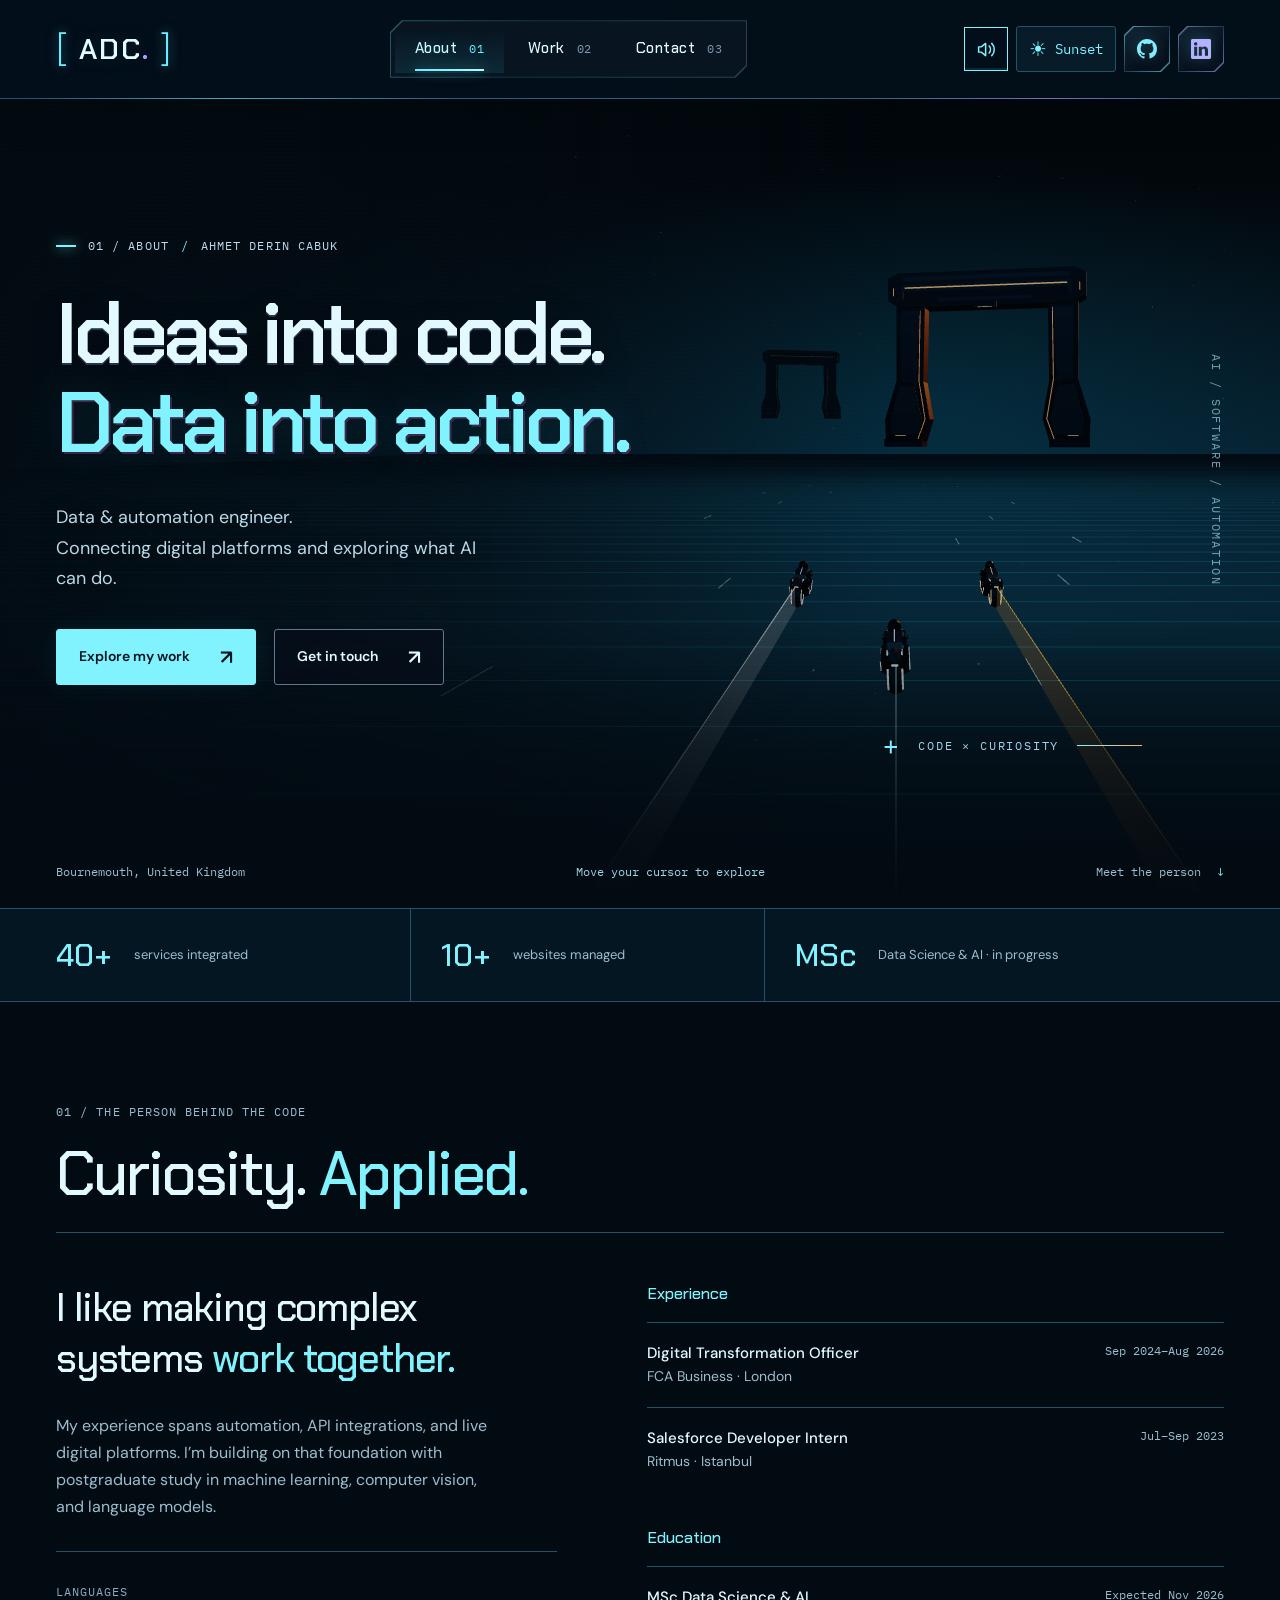
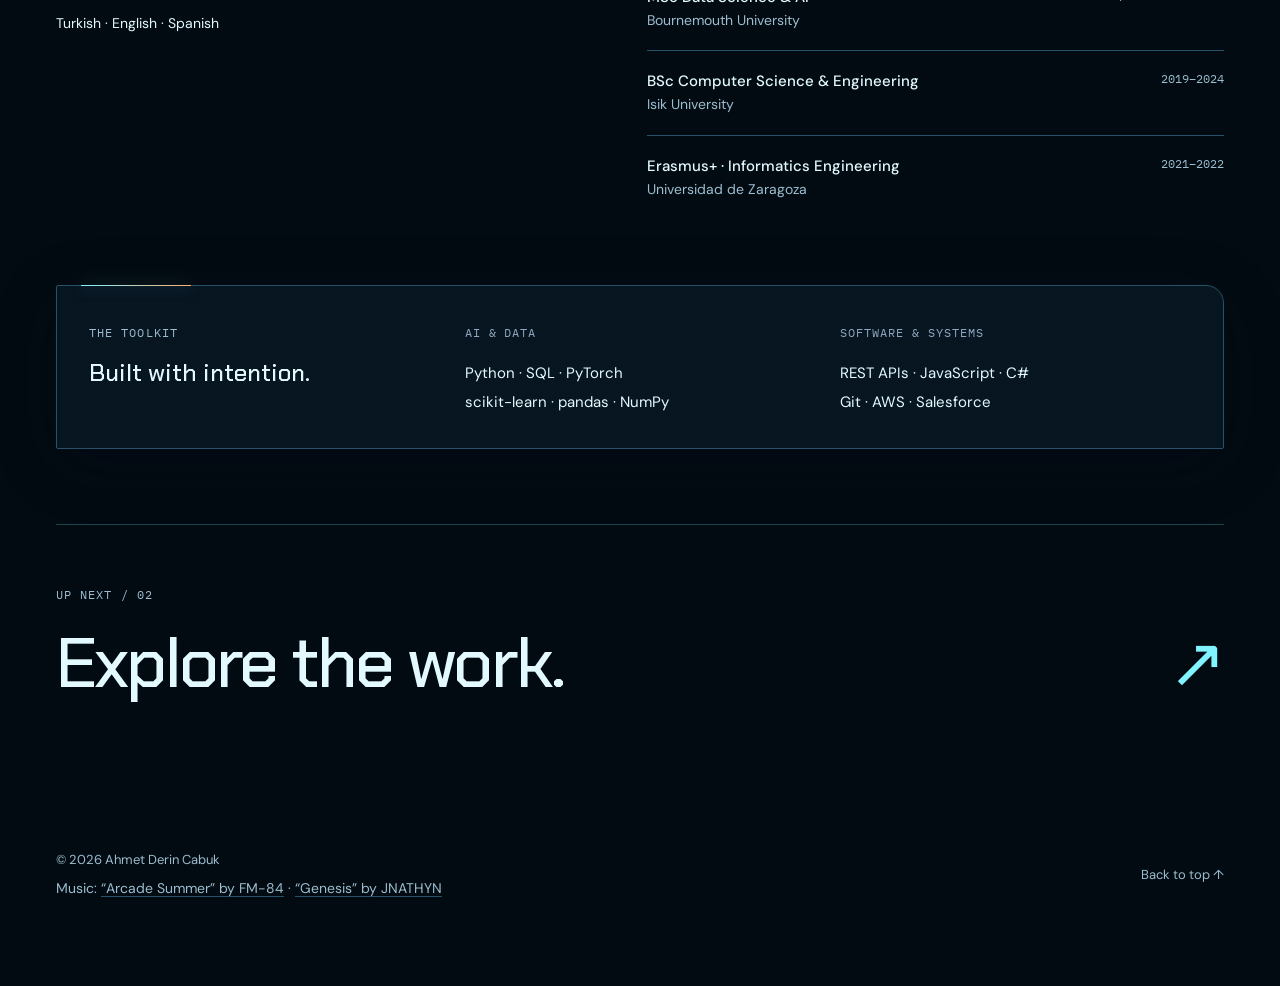
==== index.html @ 2286b98f "Redesign theme cursors to match pixel pointer reference" ====
<!doctype html>
<html lang="en" data-page="about" data-chapter="about">
<head>
  <meta charset="UTF-8">
  <meta name="viewport" content="width=device-width, initial-scale=1">
  <meta name="theme-color" content="#030b12">
  <script src="/theme-boot.js"></script>
  <meta name="description" content="Ahmet Derin Cabuk, data and automation engineer. Experience, education, and a growing practice in AI and machine learning.">
  <title>About · Ahmet Derin Cabuk</title>
  <link rel="icon" type="image/svg+xml" href="data:image/svg+xml,%3Csvg xmlns='http://www.w3.org/2000/svg' viewBox='0 0 64 64'%3E%3Crect width='64' height='64' rx='10' fill='%23060913'/%3E%3Cpath d='M15 46 29 18h6l14 28h-8l-3-7H26l-3 7zm14-13h6l-3-8z' fill='%2367edff'/%3E%3Cpath d='M14 53h36' stroke='%23ed68e5' stroke-width='2'/%3E%3C/svg%3E">
  <link rel="preconnect" href="https://fonts.googleapis.com">
  <link rel="preconnect" href="https://fonts.gstatic.com" crossorigin>
  <link href="https://fonts.googleapis.com/css2?family=Chakra+Petch:wght@400;500;600;700&family=DM+Sans:wght@400;500;600;700&family=IBM+Plex+Mono:wght@400;500&display=swap" rel="stylesheet">
  <link rel="stylesheet" href="/styles.css">
  <link rel="stylesheet" href="/immersive.css">
  <script src="/motion.js?v=continuous4" defer></script>
  <link rel="stylesheet" href="/pages.css?v=continuous4">
  <link rel="stylesheet" href="/header.css">
  <link rel="stylesheet" href="/retrowave.css?v=continuous4">
  <link rel="stylesheet" href="/driving.css?v=credits8">
  <link rel="stylesheet" href="/cursor.css?v=3">
  <script src="/pages.js?v=continuous4"></script>
  <script src="/entrance.js?v=continuous4" defer></script>
  <script src="/glitch.js?v=continuous4" defer></script>
  <script src="/retrowave.js?v=autoplay5" defer></script>
  <script src="/soundtrack-providers.js?v=genesis8" defer></script>
  <script src="/interface-sounds.js?v=1" defer></script>
  <script src="/soundtrack.js?v=genesis8" defer></script>
</head>
<body>
  <div class="route-shutter" aria-hidden="true"><i></i><i></i><i></i><i></i><i></i><i></i><i></i><i></i></div>
  <div class="world" aria-hidden="true"><div class="celestial"><img class="celestial-sun" src="/assets/retrowave-sun.webp" alt="" width="1254" height="1254"></div><canvas id="world-canvas"></canvas><div class="world-shade"></div></div>
  <a class="skip-link" href="#main">Skip to content</a>
  <div class="reading-progress" aria-hidden="true"></div>
  <header class="site-header"><div class="header-inner wrap">
    <a class="brand" href="/" aria-label="Ahmet Derin Cabuk, home"><span class="brand-bracket">[</span><span class="brand-word">ADC<span class="brand-period">.</span></span><span class="brand-bracket">]</span></a>
    <nav aria-label="Main navigation"><a href="/" aria-current="page">About<span>01</span></a><a href="/work/" >Work<span>02</span></a><a href="/contact/" >Contact<span>03</span></a></nav>
    <div class="header-socials" role="group" aria-label="Theme, sound, and social profiles"><button id="music-mute" class="music-mute" type="button" aria-label="Mute soundtrack" aria-pressed="false" title="Mute soundtrack" hidden><svg aria-hidden="true" focusable="false" width="21" height="21" viewBox="0 0 24 24" fill="none" stroke="currentColor" stroke-width="1.7" stroke-linecap="round" stroke-linejoin="round"><path d="M11 5 6 9H3v6h3l5 4V5Z"/><path class="sound-waves" d="M15 8a6 6 0 0 1 0 8m3-11a10 10 0 0 1 0 14"/><path class="sound-off" d="m16 9 6 6m0-6-6 6"/></svg></button><button class="theme-toggle" id="theme-toggle" type="button" aria-label="Switch to sunset theme" hidden><span class="theme-icon" aria-hidden="true">☀</span><span class="theme-label">Day</span></button><a class="social-link social-link-github" href="https://github.com/derinfcb1899" target="_blank" rel="noopener noreferrer" aria-label="GitHub profile (opens in a new tab)" title="GitHub"><svg aria-hidden="true" focusable="false" xmlns="http://www.w3.org/2000/svg" width="20" height="20" fill="currentColor" class="bi bi-github" viewBox="0 0 16 16">
  <path d="M8 0C3.58 0 0 3.58 0 8c0 3.54 2.29 6.53 5.47 7.59.4.07.55-.17.55-.38 0-.19-.01-.82-.01-1.49-2.01.37-2.53-.49-2.69-.94-.09-.23-.48-.94-.82-1.13-.28-.15-.68-.52-.01-.53.63-.01 1.08.58 1.23.82.72 1.21 1.87.87 2.33.66.07-.52.28-.87.51-1.07-1.78-.2-3.64-.89-3.64-3.95 0-.87.31-1.59.82-2.15-.08-.2-.36-1.02.08-2.12 0 0 .67-.21 2.2.82.64-.18 1.32-.27 2-.27s1.36.09 2 .27c1.53-1.04 2.2-.82 2.2-.82.44 1.1.16 1.92.08 2.12.51.56.82 1.27.82 2.15 0 3.07-1.87 3.75-3.65 3.95.29.25.54.73.54 1.48 0 1.07-.01 1.93-.01 2.2 0 .21.15.46.55.38A8.01 8.01 0 0 0 16 8c0-4.42-3.58-8-8-8"/>
</svg></a><a class="social-link social-link-linkedin" href="https://linkedin.com/in/adcabuk" target="_blank" rel="noopener noreferrer" aria-label="LinkedIn profile (opens in a new tab)" title="LinkedIn"><svg aria-hidden="true" focusable="false" xmlns="http://www.w3.org/2000/svg" width="20" height="20" fill="currentColor" class="bi bi-linkedin" viewBox="0 0 16 16">
  <path d="M0 1.146C0 .513.526 0 1.175 0h13.65C15.474 0 16 .513 16 1.146v13.708c0 .633-.526 1.146-1.175 1.146H1.175C.526 16 0 15.487 0 14.854zm4.943 12.248V6.169H2.542v7.225zm-1.2-8.212c.837 0 1.358-.554 1.358-1.248-.015-.709-.52-1.248-1.342-1.248S2.4 3.226 2.4 3.934c0 .694.521 1.248 1.327 1.248zm4.908 8.212V9.359c0-.216.016-.432.08-.586.173-.431.568-.878 1.232-.878.869 0 1.216.662 1.216 1.634v3.865h2.401V9.25c0-2.22-1.184-3.252-2.764-3.252-1.274 0-1.845.7-2.165 1.193v.025h-.016l.016-.025V6.169h-2.4c.03.678 0 7.225 0 7.225z"/>
</svg></a></div>
  </div><div class="header-track" aria-hidden="true"></div></header>
<main id="main">
<section class="hero hero-about" aria-labelledby="hero-title">
      <div class="hero-content wrap">
        <div class="hero-eyebrow eyebrow" data-entrance><span class="eyebrow-mark" aria-hidden="true"></span>01 / ABOUT <span class="eyebrow-slash">/</span> AHMET DERIN CABUK</div>
        <h1 id="hero-title"><span class="title-line" data-title-line>Ideas into code.</span><span class="title-line neon-type" data-title-line>Data into action.</span></h1>
        <p class="hero-description" data-entrance>Data & automation engineer.<br>Connecting digital platforms and exploring what AI can do.</p>
        <div class="hero-actions" data-entrance><a class="button button-primary" href="/work/">Explore my work <span aria-hidden="true">↗</span></a><a class="button button-quiet" href="/contact/">Get in touch <span aria-hidden="true">↗</span></a></div>
        <div class="hero-coordinate" aria-hidden="true">AI / SOFTWARE / AUTOMATION</div>
        <div class="world-caption" aria-hidden="true"><span class="coordinate-cross">+</span><span>CODE × CURIOSITY</span><span class="world-caption-line"></span></div>
      </div>
      <div class="hero-bottom wrap"><span>Bournemouth, United Kingdom</span><span class="world-hint" hidden>Move your cursor to explore</span><a href="#about" class="scroll-cue">Meet the person <span aria-hidden="true">↓</span></a></div>
    </section>    <div class="signal-strip"><div class="wrap signal-inner"><p><strong>40+</strong><span>services integrated</span></p><p><strong>10+</strong><span>websites managed</span></p><p><strong>MSc</strong><span>Data Science & AI · in progress</span></p></div></div>
    <section id="about" class="about-section wrap" aria-labelledby="about-title">
      <div class="section-heading" data-reveal><div><span class="eyebrow">01 / THE PERSON BEHIND THE CODE</span><h2 id="about-title">Curiosity. <em>Applied.</em></h2></div></div>
      <div class="about-grid">
        <div class="about-intro" data-reveal><p>I like making complex systems <span>work together.</span></p><div class="about-copy">My experience spans automation, API integrations, and live digital platforms. I’m building on that foundation with postgraduate study in machine learning, computer vision, and language models.</div><div class="language-note"><span>LANGUAGES</span><p>Turkish · English · Spanish</p></div></div>
        <div class="background" data-reveal>
          <div class="background-block"><h3>Experience</h3><div class="timeline-row"><div><h4>Digital Transformation Officer</h4><p>FCA Business · London</p></div><span>Sep 2024–Aug 2026</span></div><div class="timeline-row"><div><h4>Salesforce Developer Intern</h4><p>Ritmus · Istanbul</p></div><span>Jul–Sep 2023</span></div></div>
          <div class="background-block"><h3>Education</h3><div class="timeline-row"><div><h4>MSc Data Science & AI</h4><p>Bournemouth University</p></div><span>Expected Nov 2026</span></div><div class="timeline-row"><div><h4>BSc Computer Science & Engineering</h4><p>Isik University</p></div><span>2019–2024</span></div><div class="timeline-row"><div><h4>Erasmus+ · Informatics Engineering</h4><p>Universidad de Zaragoza</p></div><span>2021–2022</span></div></div>
        </div>
      </div>
      <div class="toolkit surface" data-reveal><div><span class="eyebrow">THE TOOLKIT</span><h3>Built with intention.</h3></div><div class="toolkit-group"><span>AI & DATA</span><p>Python · SQL · PyTorch<br>scikit-learn · pandas · NumPy</p></div><div class="toolkit-group"><span>SOFTWARE & SYSTEMS</span><p>REST APIs · JavaScript · C#<br>Git · AWS · Salesforce</p></div></div>
    </section>
<a class="next-page wrap" href="/work/" data-reveal><span class="eyebrow">UP NEXT / 02</span><span class="next-title">Explore the work.<span aria-hidden="true">↗</span></span></a>
</main>
  <footer class="wrap"><div class="footer-info"><span>© 2026 Ahmet Derin Cabuk</span><p class="music-credits">Music: <a href="https://soundcloud.com/fm84/arcade-summer-album" target="_blank" rel="noopener noreferrer">“Arcade Summer” by FM-84</a><span aria-hidden="true"> · </span><a href="https://soundcloud.com/jnathyn/genesis" target="_blank" rel="noopener noreferrer">“Genesis” by JNATHYN</a></p></div><div class="footer-controls"><a href="#">Back to top ↑</a></div></footer>
  <div id="soundcloud-mount" hidden aria-hidden="true"></div>
  <script src="/navigation.js?v=continuous4" defer></script>
  <script type="module" src="/world.js?v=formation6"></script>
</body>
</html>
---- styles.css ----
:root{color-scheme:dark;--bg:#060913;--panel:#0d1323;--text:#eef5ff;--muted:#a0aec6;--line:#25324b;--cyan:#67edff;--pink:#ed86ed;--display:'Chakra Petch',sans-serif;--body:'DM Sans',sans-serif;--mono:'IBM Plex Mono',monospace;--ease:cubic-bezier(.16,1,.3,1)}
*{box-sizing:border-box}html{scroll-behavior:smooth;scroll-padding-top:110px}body{margin:0;background:var(--bg);color:var(--text);font:1rem/1.7 var(--body)}a{color:inherit;text-decoration:none}button{font:inherit;color:inherit;cursor:pointer}button,a{-webkit-tap-highlight-color:transparent}a:focus-visible,button:focus-visible{outline:2px solid var(--cyan);outline-offset:6px}::selection{background:var(--cyan);color:var(--bg)}h1,h2,h3,h4,p{margin:0}em{font-style:normal;color:var(--cyan)}.wrap{width:min(1280px,calc(100% - 112px));margin-inline:auto}
.skip-link{position:fixed;top:-100px;left:20px;z-index:99;padding:12px 20px;background:var(--cyan);color:var(--bg)}.skip-link:focus{top:12px}.reading-progress{position:fixed;z-index:30;top:0;left:0;width:100%;height:2px;transform:scaleX(0);transform-origin:left;background:linear-gradient(90deg,var(--cyan),var(--pink));pointer-events:none}
.site-header{position:sticky;top:0;z-index:20;background:#060913eb;border-bottom:1px solid #2a405855;backdrop-filter:blur(18px)}.header-inner{min-height:90px;display:flex;align-items:center;justify-content:space-between;gap:25px}.brand{font:600 1.65rem var(--display);letter-spacing:-.06em;white-space:nowrap}.brand-bracket{color:var(--cyan);font-weight:400}.brand-period{color:var(--pink)}nav{display:flex;gap:38px;align-items:center}nav a{position:relative;padding-block:10px;font-size:.875rem;transition:color .25s}nav span{margin-left:9px;color:#7c8ba8;font:.75rem var(--mono)}nav a::after{content:'';position:absolute;height:1px;bottom:4px;left:0;right:0;background:var(--cyan);transform:scaleX(0);transform-origin:left;transition:transform .4s var(--ease);box-shadow:0 0 12px #67edff80}nav a:hover,nav a[aria-current]{color:var(--cyan)}nav a:hover::after,nav a[aria-current]::after{transform:scaleX(1)}.header-social{font:.8125rem var(--mono);color:var(--muted)}.header-social span{margin-left:12px;color:var(--cyan)}
.hero{position:relative;isolation:isolate;overflow:hidden;background:radial-gradient(ellipse at 87% 55%,#142743 0,transparent 50%),radial-gradient(ellipse at 95% 90%,#261235 0,transparent 45%)}.hero-visual{position:absolute;inset:-18px;z-index:-2;pointer-events:none;background:center 57% / cover no-repeat}.hero::after{content:'';position:absolute;z-index:-1;inset:0;background:linear-gradient(90deg,#060913eb 0%,#060913aa 42%,#06091310 80%),linear-gradient(0deg,#060913 0%,transparent 27%);pointer-events:none}.hero-content{position:relative;padding-top:94px;padding-bottom:105px}.eyebrow{font:.75rem/1.6 var(--mono);letter-spacing:.09em;color:var(--muted)}.hero-eyebrow{display:flex;align-items:center;flex-wrap:wrap;gap:12px;color:#bfdaec}.eyebrow-mark{width:20px;height:2px;background:var(--cyan);box-shadow:0 0 12px #67edff}.eyebrow-slash{color:var(--cyan)}h1{font:600 clamp(3rem,6.2vw,6rem)/1.12 var(--display);letter-spacing:-.045em;margin-block:30px}h1>span{display:block;width:fit-content}.neon-type{color:var(--cyan);text-shadow:0 0 40px #27bad935}.hero-description{max-width:450px;font-size:1.125rem;color:#b9c6dc}.hero-actions{display:flex;gap:18px;flex-wrap:wrap;margin-top:32px}.button{position:relative;display:inline-flex;align-items:center;justify-content:center;gap:30px;padding:15px 22px;font-size:.875rem;font-weight:600;border:1px solid #567389;border-radius:3px;transition:transform .4s var(--ease),background .3s,box-shadow .3s}.button-primary{background:var(--cyan);color:#05121d;border-color:var(--cyan);box-shadow:0 0 25px #30d9fb15}.button-primary:hover{box-shadow:0 0 32px #30d9fb48;transform:translateY(-3px);background:#aff8ff}.button-quiet{border-color:#64768b;background:#070c1999}.button-quiet:hover{border-color:var(--cyan);transform:translateY(-3px)}.button span{font-size:1.25rem;line-height:1}.hero-coordinate{position:absolute;right:0;top:100px;writing-mode:vertical-rl;font:.75rem var(--mono);letter-spacing:.16em;color:#96c0d2}.hero-bottom{display:flex;justify-content:space-between;gap:20px;padding-block:20px 26px;font:.75rem/1.7 var(--mono);color:var(--muted)}.scroll-cue{display:flex;align-items:center;gap:16px}.scroll-cue span{color:var(--cyan)}
.signal-strip{border-top:1px solid var(--line);border-bottom:1px solid var(--line);background:#0b101c}.signal-inner{display:grid;grid-template-columns:1fr 1fr 1.3fr}.signal-inner>p{display:flex;gap:22px;align-items:center;padding:25px 30px;border-left:1px solid var(--line)}.signal-inner>p:first-child{padding-left:0;border-left:0}.signal-inner strong{font:500 2rem var(--display);color:#d6ecfa}.signal-inner span{font-size:.8125rem;color:var(--muted)}
.work-section{padding-top:104px}.section-heading{display:flex;align-items:end;justify-content:space-between;gap:30px;margin-bottom:38px}.section-heading h2{font:500 clamp(2.5rem,4vw,3.5rem)/1.2 var(--display);letter-spacing:-.035em;margin-top:14px}.section-note{color:var(--muted);font-size:.875rem;text-align:right}
.surface{position:relative;isolation:isolate;background:linear-gradient(120deg,#101a2c,#0b1020 65%);border:1px solid #2c3d57;border-radius:6px}.surface::before{content:'';position:absolute;top:-1px;left:24px;width:68px;height:1px;background:var(--cyan);box-shadow:0 0 14px #67edff80;pointer-events:none}.surface::after{content:'';position:absolute;z-index:-1;inset:0;opacity:0;border-radius:inherit;background:radial-gradient(500px circle at var(--light-x,50%) var(--light-y,50%),#67edff0c,transparent 60%);transition:opacity .5s;pointer-events:none}.surface:hover::after{opacity:1}.featured-project{display:grid;grid-template-columns:1fr 1fr;overflow:hidden}.feature-content{padding:38px 40px}.project-top{display:flex;align-items:center;justify-content:space-between;gap:14px}.project-type,.project-year,.project-number{font:.75rem/1.6 var(--mono)}.project-type{color:var(--cyan);letter-spacing:.07em}.project-year,.project-number{color:var(--muted);white-space:nowrap}.feature-content h3{font:500 clamp(2rem,3vw,2.8rem)/1.2 var(--display);letter-spacing:-.035em;margin:35px 0 24px}.feature-content h3>span{color:#a5b9d4}.feature-content>p{color:var(--muted);max-width:475px}.tags{display:flex;flex-wrap:wrap;gap:8px}.tags>span{padding:4px 9px;font:.75rem/1.5 var(--mono);color:#b9cfe4;background:#122238;border:1px solid #28435b;border-radius:3px}.feature-content .tags{margin-top:26px}.feature-caption{display:flex;align-items:center;gap:20px;margin-top:32px;color:var(--muted);font-size:.8125rem}.index-mark{font:500 2.75rem var(--display);color:#39536e}
.platforms{padding:26px 30px;border-left:1px solid #2a3c57;background:#09132288;display:flex;flex-direction:column;justify-content:center}.platforms-label{display:flex;justify-content:space-between;color:var(--muted);font:.75rem var(--mono);letter-spacing:.07em;padding-block:12px 18px}.platform-link{display:flex;align-items:center;gap:17px;padding:25px 0;border-top:1px solid #2a3c57;transition:padding .4s var(--ease),color .3s}.platform-link:hover{padding-left:10px;color:var(--cyan)}.platform-monogram{display:grid;place-items:center;width:46px;height:46px;flex-shrink:0;border:1px solid #345771;border-radius:4px;color:var(--cyan);background:#122538;font:500 1rem var(--display)}.platform-link:nth-of-type(even) .platform-monogram{color:#efadf5;background:#251931;border-color:#53375e}.platform-text{display:grid;gap:3px;min-width:0}.platform-text strong{font-size:1.0625rem;font-weight:500}.platform-text>span{font-size:.8125rem;color:var(--muted)}.link-arrow{margin-left:auto;font-size:1.25rem;color:var(--cyan);transition:transform .3s var(--ease)}.platform-link:hover .link-arrow{transform:translate(3px,-3px)}
.projects-secondary{display:grid;grid-template-columns:1fr 1fr;gap:22px;margin-top:22px}.project-card{padding:32px;display:flex;flex-direction:column;min-width:0}.project-card h3{font:500 2rem/1.2 var(--display);letter-spacing:-.02em}.project-body{display:flex;flex-direction:column;flex:1}.project-body>p,.compact-card>p{color:var(--muted);margin-top:18px}.project-symbol{font:500 3.75rem var(--display);letter-spacing:.03em;color:var(--pink);text-shadow:0 0 30px #b948ee30;margin-block:36px}.project-vr::before{background:var(--pink);box-shadow:0 0 15px #ed86ed90}.project-vr .project-type{color:var(--pink)}.project-footer{display:flex;align-items:center;flex-wrap:wrap;justify-content:space-between;gap:20px;margin-top:30px;padding-top:25px;border-top:1px solid var(--line)}.text-link{display:inline-flex;gap:16px;align-items:center;font-size:.875rem;white-space:nowrap}.text-link span{color:var(--cyan);transition:transform .3s var(--ease)}.text-link:hover{color:var(--cyan)}.text-link:hover span{transform:translate(2px,-2px)}.compact-projects{display:grid;gap:22px}.compact-card h3{font-size:1.7rem;margin-top:25px}.compact-card>p{margin-top:14px}.badge{color:#c3baff;border:1px solid #544a88;padding:3px 9px;border-radius:3px;font-size:.875rem;white-space:nowrap}.work-footnote{display:flex;align-items:center;justify-content:space-between;gap:25px;color:var(--muted);padding-block:25px;font-size:.875rem}
.about-section{padding-block:95px 100px}.about-grid{display:grid;grid-template-columns:1fr 1.15fr;gap:90px;margin-top:50px}.about-intro>p{font:500 2.45rem/1.3 var(--display);letter-spacing:-.03em;max-width:450px}.about-intro>p span{color:var(--cyan)}.about-copy{color:var(--muted);margin-top:27px;max-width:450px}.language-note{border-top:1px solid var(--line);margin-top:30px;padding-top:25px}.language-note>span,.toolkit-group>span{font:.75rem var(--mono);color:#8fa7c2;letter-spacing:.08em}.language-note>p{font-size:.875rem;margin-top:8px}.background-block h3{font:500 1rem var(--display);margin-bottom:18px;color:var(--cyan)}.background-block+.background-block{margin-top:35px}.timeline-row{display:flex;justify-content:space-between;gap:25px;padding:18px 0;border-top:1px solid var(--line)}.timeline-row h4{font-size:.9375rem;font-weight:500;line-height:1.6}.timeline-row p{font-size:.875rem;color:var(--muted)}.timeline-row>span{font:.75rem/1.7 var(--mono);color:var(--muted);text-align:right;flex-shrink:0}.toolkit{margin-top:65px;padding:32px;display:grid;grid-template-columns:1fr 1fr 1fr;gap:25px;align-items:start}.toolkit h3{font:500 1.5rem var(--display);margin-top:12px}.toolkit-group>p{font-size:.9375rem;margin-top:14px;line-height:1.9}
.contact-section{border-top:1px solid #2a3b56;border-bottom:1px solid #2a3b56;padding-block:80px;background:radial-gradient(ellipse at 5% 100%,#142448,transparent 55%),radial-gradient(ellipse at 100% 0%,#23112c,transparent 55%)}.contact-grid{display:grid;grid-template-columns:1.2fr 1fr;align-items:end;gap:55px}.contact-section h2{font:500 clamp(2.5rem,4.2vw,4.25rem)/1.18 var(--display);letter-spacing:-.035em;margin-top:22px}.contact-section h2 em{color:var(--pink)}.contact-links{min-width:0;padding-bottom:5px}.email-link{display:flex;gap:12px;justify-content:space-between;align-items:center;padding-bottom:19px;border-bottom:1px solid #465c75;font-size:1rem;overflow-wrap:anywhere;transition:color .3s}.email-link span{color:var(--pink);font-size:1.5rem}.email-link:hover{color:var(--cyan)}.contact-links>div{display:flex;gap:28px;margin-top:20px}footer{display:flex;justify-content:space-between;gap:30px;align-items:center;padding-block:28px;color:var(--muted);font-size:.8125rem}.footer-controls{display:flex;align-items:center;gap:28px}footer a:hover{color:var(--cyan)}#motion-toggle{background:none;border:1px solid #344058;border-radius:3px;padding:6px 10px;font-size:.875rem}#motion-toggle:hover{color:var(--cyan);border-color:var(--cyan)}.motion-icon{display:inline-block;margin-right:8px;color:var(--cyan)}[hidden]{display:none!important}
@media(min-width:1500px){.hero-content{padding-block:110px 140px}}
@media(max-width:1100px){.wrap{width:calc(100% - 64px)}.hero-content{padding-top:80px}h1{font-size:clamp(3rem,6.8vw,5.5rem)}.feature-content{padding:30px}.platforms{padding:25px}.platform-monogram{width:40px;height:40px}.platform-link{gap:12px}.signal-inner>p{padding-inline:20px;gap:14px}.about-grid{gap:40px}.timeline-row{flex-direction:column;gap:6px}.timeline-row>span{text-align:left}.contact-grid{grid-template-columns:1fr 1fr;gap:30px}}
@media(max-width:800px){.wrap{width:calc(100% - 40px)}.header-inner{min-height:78px;gap:18px}nav{gap:24px}.header-social{display:none}.hero-content{padding-top:65px;padding-bottom:75px}h1{font-size:clamp(2.7rem,7.7vw,4.5rem)}.hero-description{max-width:400px;font-size:1rem}.hero-coordinate{display:none}.hero::after{background:linear-gradient(90deg,#060913e8,#06091370),linear-gradient(0deg,#060913,transparent 45%)}.signal-inner>p{flex-direction:column;align-items:start;justify-content:start;gap:5px;padding-block:22px}.signal-inner strong{font-size:1.75rem}.signal-inner span{font-size:.75rem}.work-section{padding-top:75px}.section-heading h2{font-size:2.5rem}.featured-project{grid-template-columns:1fr}.feature-content h3{font-size:2.5rem}.feature-caption{display:none}.feature-content{padding:30px}.platforms{border-left:0;border-top:1px solid var(--line);padding:22px 30px}.projects-secondary{grid-template-columns:1fr}.compact-projects{grid-template-columns:1fr 1fr}.compact-card{padding:25px}.compact-card .project-top{align-items:start;flex-direction:column;gap:10px}.project-vr .project-body{display:grid;grid-template-columns:1fr 1.3fr;column-gap:24px}.project-symbol{grid-row:span 2;align-self:center;justify-self:center}.project-vr .project-body h3{margin-top:30px}.about-grid{grid-template-columns:1fr}.about-intro>p,.about-copy{max-width:none}.timeline-row{flex-direction:row;gap:20px}.timeline-row>span{text-align:right}.toolkit{grid-template-columns:1fr 1fr}.toolkit>div:first-child{grid-column:1 / -1}.contact-grid{grid-template-columns:1fr;gap:35px}.contact-section h2{font-size:3rem}.contact-links{max-width:520px}footer{flex-wrap:wrap}}
@media(max-width:520px){html{scroll-padding-top:95px}.brand{font-size:1.45rem}nav{gap:21px}nav span{display:none}.hero-eyebrow{max-width:320px;column-gap:9px;row-gap:6px;letter-spacing:.035em}.hero-eyebrow .eyebrow-slash{display:none}.hero-content{padding-top:56px;padding-bottom:54px}h1{font-size:clamp(2rem,8.3vw,2.75rem);line-height:1.2;margin-block:28px;letter-spacing:-.035em}.hero-actions{gap:10px}.button{padding:13px 15px;gap:18px}.hero-bottom{font-size:.75rem;flex-wrap:wrap;padding-top:0;padding-bottom:20px;gap:12px}.signal-inner{grid-template-columns:1fr 1fr}.signal-inner>p{padding-inline:18px}.signal-inner>p:last-child{border-left:0;border-top:1px solid var(--line);grid-column:1 / -1;flex-direction:row;align-items:center;gap:20px;padding:16px 0}.signal-inner strong{font-size:1.6rem}.work-section{padding-top:60px}.section-heading{margin-bottom:28px}.section-heading h2{font-size:2.2rem}.section-note{display:none}.feature-content{padding:25px 22px}.feature-content h3{font-size:2rem;margin-block:26px 20px}.platforms{padding:15px 22px}.platform-link{gap:12px;padding-block:21px}.platform-text strong{font-size:1rem}.platform-text>span{font-size:.75rem}.platform-monogram{width:38px;height:42px;font-size:.875rem}.project-card{padding:25px 22px}.project-vr .project-body{display:flex}.project-symbol{align-self:start;margin-block:24px;font-size:3rem}.project-vr .project-body h3{margin-top:0}.project-card h3{font-size:1.875rem}.compact-projects{grid-template-columns:1fr}.compact-card .project-top{flex-direction:row;align-items:center}.compact-card h3{font-size:1.75rem}.work-footnote{align-items:start;flex-direction:column;gap:10px}.about-section{padding-block:55px 65px}.about-grid{margin-top:32px;gap:38px}.about-intro>p{font-size:2rem}.timeline-row{flex-direction:column;gap:5px}.timeline-row>span{text-align:left}.toolkit{grid-template-columns:1fr;padding:25px 22px;margin-top:40px}.toolkit>div:first-child{grid-column:auto}.contact-section{padding-block:55px}.contact-section h2{font-size:clamp(2rem,8.5vw,2.75rem)}.email-link{font-size:.875rem}.footer-controls{width:100%;justify-content:space-between;gap:15px}}
@media(prefers-reduced-motion:reduce){html{scroll-behavior:auto}*,*::before,*::after{animation:none!important;transition:none!important}}
/* Motion uses compositor transforms; the entire page works without JavaScript. */
.hero-visual { translate: var(--hero-x, 0px) var(--hero-y, 0px); transition: translate 1.1s var(--ease); }
html[data-motion='active'] .hero[data-in-view='true'] .hero-visual { animation: portal-drift 18s ease-in-out infinite alternate; }
html[data-motion='active'] .hero[data-in-view='true'] .scroll-cue span { animation: scroll-nudge 2.8s ease-in-out infinite; }
html[data-page-hidden='true'] .hero-visual, html[data-page-hidden='true'] .scroll-cue span { animation-play-state: paused !important; }
html[data-motion='paused'] { scroll-behavior: auto; }
html[data-motion='paused'] *, html[data-motion='paused'] *::before, html[data-motion='paused'] *::after { animation: none !important; transition: none !important; }
html[data-motion='paused'] .surface::after { display: none; }
#motion-toggle:disabled { cursor: default; opacity: .75; }
@keyframes portal-drift { from { transform: scale(1); } to { transform: scale(1.055); } }
@keyframes scroll-nudge { 0%, 70%, 100% { transform: translateY(0); } 35% { transform: translateY(5px); } }
@media (hover: none) { .surface::after { display: none; } }
/* Allow navigation and labels to reflow when text is enlarged. */
.header-inner, nav, .project-top { flex-wrap: wrap; }
.header-inner { padding-block: 12px; }
.surface::before { transition: width .65s var(--ease); }
.surface:hover::before { width: calc(100% - 48px); }
@media (max-width: 380px) { nav { gap: 14px; } .brand { font-size: 1.35rem; } .header-inner { column-gap: 12px; row-gap: 0; } }
---- immersive.css ----
/* A continuous spatial stage, with document-native scrolling and navigation. */
body { isolation: isolate; }
.world { position: fixed; inset: 0; z-index: -2; overflow: hidden; pointer-events: none; background: #03060d; }
#world-canvas { display: block; width: 100%; height: 100%; opacity: 0; transition: opacity 1.5s ease; }
html[data-world='ready'] #world-canvas { opacity: 1; }
.world-shade { position: absolute; inset: 0; background: linear-gradient(90deg, #03060ddd 0%, #03060d66 38%, #03060d00 70%), linear-gradient(0deg, #03060d44, transparent 30%); }
.hero { min-height: calc(100svh - 91px); display: flex; flex-direction: column; background: transparent; }
.hero-content { flex: 1; width: min(1360px, calc(100% - 112px)); display: flex; flex-direction: column; justify-content: center; padding-block: 105px 110px; }
.hero::after { background: linear-gradient(0deg, #060913b0, transparent 30%); }
.hero-visual { transition: opacity 1.2s; }
html[data-world='ready'] .hero-visual { opacity: 0; }
.hero h1 { font-size: clamp(3.4rem, 7.1vw, 7.2rem); line-height: 1.04; letter-spacing: -.06em; margin-block: 35px; }
.hero-description { max-width: 410px; text-shadow: 0 2px 18px #03060d; }
.hero-actions { margin-top: 35px; }
.hero-coordinate { top: 50%; translate: 0 -50%; right: 0; opacity: .7; }
.world-caption { position: absolute; right: 11%; bottom: 80px; display: flex; align-items: center; gap: 18px; color: #b8e9fa; font: .75rem var(--mono); letter-spacing: .15em; }
.coordinate-cross { font-size: 1.6rem; font-weight: 400; color: var(--cyan); }
.world-caption-line { width: 65px; height: 1px; background: #67edff70; }
.world-hint { font-size: .75rem; color: #a5c3d3; }
.site-header { background: #050914ba; }
.signal-strip { background: #081120cc; backdrop-filter: blur(18px); }
.signal-inner strong { color: var(--cyan); }
.work-section, .about-section { position: relative; }
[data-reveal] { position: relative; }
.pixel-reveal-overlay { position: absolute; inset: 0; z-index: 5; display: block; width: 100%; height: 100%; border-radius: inherit; image-rendering: pixelated; pointer-events: none; user-select: none; }
[data-pixel-revealing] { isolation: isolate; }
.work-section, .projects-secondary, .compact-projects { perspective: 1600px; }
.section-heading h2 { font-size: clamp(2.5rem, 4.8vw, 4.5rem); }
.section-heading { padding-bottom: 20px; border-bottom: 1px solid #67edff26; }
.surface { background: linear-gradient(120deg, #111e32ed, #080e1bed 70%); backdrop-filter: blur(20px); transition: border-color .4s, box-shadow .5s, rotate .65s var(--ease); transform-style: preserve-3d; }
.surface:hover { border-color: #6598b9; box-shadow: 0 18px 75px #03071150, 0 0 35px #45cbf40c; }
.surface::before { width: 110px; }
.surface::after { background: radial-gradient(650px circle at var(--light-x, 50%) var(--light-y, 50%), #67edff18, transparent 58%); }
.featured-project { border-radius: 2px 28px 2px 2px; }
.feature-content { padding: 45px; }
.feature-content h3 { font-size: clamp(2rem, 3.1vw, 3rem); }
.platforms { background: #09101c9c; }
.platform-link { position: relative; padding: 28px 4px; border-color: #31516b; }
.platform-link:hover { padding-left: 17px; background: linear-gradient(90deg, #67edff0b, transparent); }
.platform-monogram { transition: transform .55s var(--ease), box-shadow .4s; }
.platform-link:hover .platform-monogram { transform: translateY(-2px) rotate(-5deg); box-shadow: 0 0 26px #67edff25; }
.platform-text strong { font-family: var(--display); font-size: 1.2rem; }
.project-symbol { transition: text-shadow .5s, translate .6s var(--ease); }
.project-vr:hover .project-symbol { translate: 6px -4px; text-shadow: -4px 0 15px #65eaff66, 4px 0 28px #ec62e999; }
.project-card, .toolkit { border-radius: 2px 18px 2px 2px; }
.project-top, .tags, .project-footer { position: relative; }
.button { overflow: hidden; transition: translate .55s var(--ease), transform .4s var(--ease), box-shadow .4s, background .3s; }
.button::before { content: ''; position: absolute; inset: 0; background: linear-gradient(110deg, transparent 30%, #ffffff50 50%, transparent 70%); transform: translateX(-150%); pointer-events: none; }
.button:hover::before, .button:focus-visible::before { transform: translateX(150%); transition: transform .75s; }
.timeline-row { transition: padding .4s var(--ease), border-color .4s; }
.timeline-row:hover { padding-left: 10px; border-color: #67edff70; }
.contact-section { background: linear-gradient(120deg, #101730dd, #170f28d9); backdrop-filter: blur(16px); }
.contact-section h2 { font-size: clamp(2.5rem, 5.3vw, 5rem); }
.email-link { transition: color .4s, border-color .4s, padding .4s var(--ease); }
.email-link:hover { padding-left: 8px; border-color: var(--pink); }
footer { position: relative; padding-bottom: 85px; }
/* Keep the motion control reachable throughout the immersive journey. */
#motion-toggle { position: fixed; bottom: 22px; right: 24px; z-index: 25; background: #091322ed; backdrop-filter: blur(12px); padding: 9px 13px; box-shadow: 0 8px 25px #0005; }
html[data-motion='paused'] .surface { rotate: none !important; }
html[data-motion='paused'] .button { translate: none !important; }
html[data-motion='paused'] .world-hint { visibility: hidden; }
html[data-motion='paused'] .pixel-reveal-overlay { display: none; }
@media (min-width: 1600px) { .hero h1 { font-size: 7.5rem; } }
@media (max-width: 1100px) { .hero-content { width: calc(100% - 64px); } .feature-content { padding: 32px; } .world-caption { right: 5%; bottom: 55px; } .hero h1 { font-size: clamp(3.4rem, 7.5vw, 6rem); } }
@media (max-width: 800px) {
  .hero { min-height: calc(90svh - 79px); }
  .hero-content { width: calc(100% - 40px); padding-block: 80px 110px; }
  .hero h1 { font-size: clamp(2.7rem, 8.2vw, 4.5rem); }
  .world-shade { background: linear-gradient(90deg, #03060de6, #03060d5a), linear-gradient(0deg, #03060d70, transparent); }
  .world-caption { bottom: 26px; left: 0; right: auto; }
  .world-hint { display: none !important; }
  .surface { backdrop-filter: blur(10px); }
  .feature-content { padding: 30px; }
  .contact-section h2 { font-size: 3.5rem; }
}
@media (max-width: 520px) {
  .hero-content { padding-block: 65px 100px; }
  .hero h1 { font-size: clamp(2.25rem, 9.2vw, 3.2rem); line-height: 1.13; letter-spacing: -.05em; }
  .hero-actions { margin-top: 25px; }
  .hero-description { font-size: 1rem; max-width: 330px; }
  .hero-bottom { padding-bottom: 25px; }
  .world-caption { font-size: .75rem; letter-spacing: .06em; }
  .feature-content { padding: 28px 22px; }
  .feature-content h3 { font-size: 2rem; }
  .platform-link { padding-block: 24px; }
  .platform-text strong { font-size: 1.05rem; }
  .contact-section h2 { font-size: clamp(2rem, 9vw, 3rem); }
  #motion-toggle { bottom: 12px; right: 12px; font-size: .8125rem; padding: 8px 11px; }
}
@media (prefers-reduced-motion: reduce) {
  .pixel-reveal-overlay { display: none; }
  .surface { rotate: none !important; }
  .button { translate: none !important; }
  .world-hint { visibility: hidden; }
}
---- pages.css ----
/* Three real documents share one cinematic language. */
:root { view-transition-name: none; }
main { view-transition-name: page-content; }
main:focus { outline: none; }
.route-status { position:fixed; z-index:40; top:105px; left:50%; transform:translateX(-50%); width:max-content; max-width:calc(100vw - 32px); padding:12px 18px; background:var(--bg); color:var(--text); border:1px solid var(--cyan); font-size:.875rem; }
::view-transition-old(page-content) { animation: scene-out .45s both; }
::view-transition-new(page-content) { animation: scene-in .75s cubic-bezier(.76,0,.24,1) both; }
@view-transition { navigation: auto; }
.site-header { view-transition-name: navigation; }
#hero-title { view-transition-name: page-title; }
::view-transition-group(*) { animation-duration: .7s; animation-timing-function: cubic-bezier(.76,0,.24,1); }
::view-transition-old(root) { animation: scene-out .65s both; }
::view-transition-new(root) { animation: scene-in .8s cubic-bezier(.76,0,.24,1) both; }
::view-transition-old(page-title) { animation: title-out .4s both; }
::view-transition-new(page-title) { animation: title-in .85s cubic-bezier(.16,1,.3,1) both; }
::view-transition-old(navigation), ::view-transition-new(navigation) { animation: none; mix-blend-mode: normal; }
@keyframes scene-out { to { opacity: 0; transform: scale(1.09); filter: blur(5px); } }
@keyframes scene-in { from { clip-path: polygon(0 0,0 0,0 100%,0 100%); transform: scale(1.06); } to { clip-path: polygon(0 0,100% 0,100% 100%,0 100%); transform: scale(1); } }
@keyframes title-out { to { opacity: 0; transform: translateY(-35px) skewX(-6deg); } }
@keyframes title-in { from { opacity: 0; transform: translateY(70px) skewX(-6deg); filter: blur(6px); } to { opacity: 1; transform: none; filter: blur(0); } }
.route-shutter { position: fixed; inset: 0; z-index: 35; pointer-events: none; display: grid; grid-template-columns: repeat(8,1fr); overflow: hidden; }
.route-shutter i { display: block; background: #060c17; border-right: 1px solid #67edff22; transform: translateY(-102%); }
.title-line { perspective: 1100px; }
.title-word { display: inline-block; transform-origin: 50% 90%; }
.hero h1 { max-width: 100%; font-size: clamp(3.25rem,6.65vw,7.1rem); }
.hero-content { padding-top: 80px; padding-bottom: 100px; }
.hero-about .hero-description { max-width: 430px; }
.hero-work { min-height: min(780px,85svh); }
.hero-work h1 { font-size: clamp(3rem,6.5vw,6.8rem); }
.hero-work .hero-content { padding-block: 75px 105px; }
.hero-contact { min-height: calc(100svh - 91px); }
.hero-contact h1 { font-size: clamp(3rem,6.7vw,7rem); }
html[data-page='contact'] .neon-type { color: #f0a1ed; text-shadow: 0 0 45px #d750df35; }
.contact-direct { max-width: 600px; margin-top: 36px; }
.contact-direct .email-link { padding-block: 15px; font-family: var(--display); font-size: clamp(1rem,1.55vw,1.35rem); border-color: #b376aa88; }
.contact-direct .contact-links>div { gap: 30px; }
.contact-direct .text-link { padding-block: 8px; }
.next-page { position: relative; display: block; padding-block: 55px 70px; margin-block: 30px 45px; border-top: 1px solid #67edff40; overflow: hidden; }
.next-title { display: flex; justify-content: space-between; align-items: center; gap: 22px; margin-top: 14px; font: 500 clamp(2.1rem,5.5vw,5rem)/1.2 var(--display); letter-spacing: -.04em; }
.next-title>span { color: var(--cyan); transition: transform .6s var(--ease); }
.next-page:hover .next-title>span { transform: translate(10px,-10px) rotate(5deg); }
.next-page::after { content: ''; position: absolute; inset: 0; z-index: -1; background: linear-gradient(110deg,transparent 10%,#67edff0a,transparent 90%); transform: translateX(-110%); transition: transform .8s; }
.next-page:hover::after { transform: translateX(110%); }
.about-section { padding-bottom: 45px; }
.world-caption .coordinate-cross { animation: cross-rotate 12s linear infinite; }
@keyframes cross-rotate { to { transform: rotate(360deg); } }
.platform-link { overflow: hidden; }
.platform-link::after { content: ''; position: absolute; left: 0; right: 0; bottom: 0; height: 1px; background: var(--cyan); box-shadow: 0 0 18px var(--cyan); transform: scaleX(0); transform-origin: left; transition: transform .6s var(--ease); }
.platform-link:hover::after, .platform-link:focus-visible::after { transform: scaleX(1); }
.project-card:hover .project-number { color: var(--cyan); }
.surface:focus-within { border-color: #6598b9; }
html[data-page-hidden='true'] .coordinate-cross { animation-play-state: paused; }
html[data-motion='paused']::view-transition-group(*), html[data-motion='paused']::view-transition-old(*), html[data-motion='paused']::view-transition-new(*) { animation: none !important; }
@media (max-width: 1100px) { .hero h1 { font-size: clamp(3rem,7vw,6.5rem); } }
@media (max-width: 800px) {
  .hero-work { min-height: 680px; }
  .hero-content, .hero-work .hero-content { padding-block: 75px 95px; }
  .hero h1 { font-size: clamp(2.65rem,8.5vw,4.5rem); letter-spacing: -.045em; }
  .contact-direct { max-width: 490px; }
  .next-page { padding-block: 35px 45px; margin-block: 20px; }
}
@media (max-width: 520px) {
  .hero h1 { font-size: clamp(2.2rem,8.9vw,3rem); line-height: 1.15; }
  .hero-work { min-height: 590px; }
  .hero-contact .hero-content { padding-top: 60px; }
  .hero-eyebrow { font-size: .75rem; }
  .contact-direct { margin-top: 22px; }
  .next-title { font-size: clamp(1.8rem,7.8vw,2.5rem); }
}
@media (prefers-reduced-motion: reduce) {
  @view-transition { navigation: none; }
  ::view-transition-group(*), ::view-transition-old(*), ::view-transition-new(*) { animation: none !important; }
}
---- header.css ----
/* Angular glass, luminous rails, and recognizable brand marks. */
.site-header { isolation: isolate; background: linear-gradient(180deg,#030910f5,#050d18eb); border-bottom: 1px solid #477c934d; box-shadow: 0 10px 45px #0003; }
.site-header::before { content: ''; position: absolute; inset: auto 0 -1px; height: 1px; background: linear-gradient(90deg,transparent 2%,#67edff90 18%,#67edff18 35%,#67edff18 65%,#b680ff90 82%,transparent 98%); pointer-events: none; }
.header-track { position: absolute; inset: auto 0 -2px; height: 3px; overflow: hidden; pointer-events: none; }
.header-track::after { content: ''; position: absolute; inset: 0 auto 0 0; width: 24%; background: linear-gradient(90deg,transparent,#67edff,#ddadff,transparent); opacity: 0; transform: translateX(-105%); box-shadow: 0 0 16px #67edff; }
html[data-motion='active'] .header-track::after { animation: header-trace 15s linear infinite; }
@keyframes header-trace { 0%,8% { opacity: 0; transform: translateX(-105%); } 12% { opacity: .8; } 34% { opacity: .8; } 40%,100% { opacity: 0; transform: translateX(425%); } }
.header-inner { display: grid; grid-template-columns: 1fr auto 1fr; gap: 26px; min-height: 98px; padding-block: 18px; }
.brand { display: inline-flex; align-items: center; justify-self: start; gap: 10px; font-size: 1.8rem; letter-spacing: .07em; line-height: 1; }
.brand-word { position: relative; display: inline-block; color: #e3fcff; text-shadow: 0 0 22px #67edff25; }
.brand-bracket { font-size: 2.3rem; font-weight: 300; color: #67edff; text-shadow: 0 0 12px #67edff80; transition: color .3s,text-shadow .3s; }
.brand-period { color: #a8a0ff; }
.brand:hover .brand-bracket { color: #cefbff; text-shadow: 0 0 20px #67edff; }
.site-header nav { position: relative; isolation: isolate; padding: 5px; gap: 4px; flex-wrap: nowrap; }
.site-header nav::before { content: ''; position: absolute; inset: 0; z-index: -2; background: linear-gradient(120deg,#5bbac170,#27617670 40%,#63829a70); clip-path: polygon(12px 0,100% 0,100% calc(100% - 12px),calc(100% - 12px) 100%,0 100%,0 12px); }
.site-header nav::after { content: ''; position: absolute; inset: 1px; z-index: -1; background: #081521; clip-path: polygon(12px 0,100% 0,100% calc(100% - 12px),calc(100% - 12px) 100%,0 100%,0 12px); }
.site-header nav a { min-height: 44px; padding: 11px 20px; font-family: var(--display); font-size: .9375rem; font-weight: 500; letter-spacing: .035em; transition: color .3s,background .4s,text-shadow .4s; }
.site-header nav span { display: inline; margin-left: 12px; color: #819bad; font-size: .75rem; }
.site-header nav a::after { left: 20px; right: 20px; bottom: 2px; height: 2px; background: linear-gradient(90deg,#67edff, #b1fcff); box-shadow: 0 0 13px #67edff90; }
.site-header nav a[aria-current] { color: #c9fbff; background: linear-gradient(0deg,#48dffb19,transparent 90%); text-shadow: 0 0 18px #67edff50; }
.site-header nav a[aria-current] span { color: #67edff; }
.site-header nav a:hover { background: #67edff0d; text-shadow: 0 0 14px #67edff55; }
.header-socials { display: flex; align-items: center; justify-self: end; gap: 10px; }
.social-link { --icon-color: #83edff; position: relative; isolation: isolate; display: grid; place-items: center; width: 46px; height: 46px; flex-shrink: 0; color: var(--icon-color); transition: transform .35s var(--ease),filter .35s; }
.social-link::before,.social-link::after { content: ''; position: absolute; z-index: -1; clip-path: polygon(9px 0,100% 0,100% calc(100% - 9px),calc(100% - 9px) 100%,0 100%,0 9px); }
.social-link::before { inset: 0; background: linear-gradient(135deg,var(--icon-color),#2d516b 50%,var(--icon-color)); opacity: .65; transition: opacity .35s; }
.social-link::after { inset: 1px; background: linear-gradient(145deg,#122635,#07111d 65%); }
.social-link svg { display: block; width: 20px; height: 20px; filter: drop-shadow(0 0 6px #67edff40); transition: filter .35s; }
.social-link-linkedin { --icon-color: #b4b1ff; }
.social-link:hover,.social-link:focus-visible { transform: translateY(-2px); filter: drop-shadow(0 0 9px #67edff35); }
.social-link:hover::before,.social-link:focus-visible::before { opacity: 1; }
.social-link:hover svg,.social-link:focus-visible svg { filter: drop-shadow(0 0 5px var(--icon-color)); }
.signal-text { position: relative; }
.glitch-echo { display: block !important; position: absolute !important; inset: 0 !important; width: 100% !important; height: 100% !important; margin: 0 !important; padding: 0 !important; border: 0 !important; font: inherit !important; letter-spacing: inherit !important; line-height: inherit !important; text-align: inherit !important; pointer-events: none; user-select: none; opacity: 0; z-index: 2; color: #71f1ff !important; text-shadow: none !important; }
.glitch-echo * { color: inherit !important; text-shadow: none !important; }
.glitch-echo-magenta { color: #ef9be9 !important; }
html[data-motion='paused'] .glitch-echo { display: none !important; }
html[data-page-hidden='true'] .header-track::after { animation-play-state: paused; }
@media (max-width: 1000px) {
  .header-inner { gap: 16px; }
  .site-header nav a { padding-inline: 15px; }
  .site-header nav a::after { left: 15px; right: 15px; }
  .site-header nav span { margin-left: 8px; }
  .brand { gap: 6px; font-size: 1.5rem; }
}
@media (max-width: 800px) {
  .header-inner { display: flex; flex-wrap: wrap; gap: 12px 20px; padding-block: 13px; }
  .site-header nav { order: 2; width: 100%; min-width: 0; flex-wrap: wrap; justify-content: center; }
  .site-header nav a { flex: 1 1 auto; text-align: center; padding-inline: 10px; }
  .header-socials { margin-left: auto; }
  .brand { font-size: 1.6rem; }
  .brand-bracket { font-size: 2rem; }
  .social-link { width: 44px; height: 44px; }
  .header-socials { gap: 9px; }
  html { scroll-padding-top: 170px; }
}
@media (max-width: 520px) { .site-header nav span { display: none; } }
@media (prefers-reduced-motion: reduce) { .glitch-echo { display: none !important; } .header-track::after { animation: none !important; } }
---- retrowave.css ----
/* Two atmospheres: midnight circuitry and a bright synthwave sunrise. */
:root { --bg:#030b12; --panel:#081722; --text:#e2faff; --muted:#9cbdcf; --line:#255269; --cyan:#80f3ff; --pink:#ffad69; --sky-top:#02070c; --sky-bottom:#082d40; --surface-glass:#081722ee; --header-glass:#03101aed; --control-bg:#071b29; --highlight:#80f3ff; }
:root[data-theme='light'] { color-scheme:light; --bg:#ffc493; --panel:#ffe3bc; --text:#38123d; --muted:#612b54; --line:#c2678f; --cyan:#851359; --pink:#732475; --sky-top:#ffb744; --sky-bottom:#ef4095; --surface-glass:#ffe3bced; --header-glass:#ffd0a0ed; --control-bg:#ffb3a1; --highlight:#941358; }
body { transition: background-color .5s,color .5s; }
.world { background: radial-gradient(ellipse at 74% 46%,#0094c422,transparent 38%),linear-gradient(180deg,var(--sky-top) 20%,var(--sky-bottom) 69%,var(--bg) 100%); }
#world-canvas { position: absolute; inset: 0; z-index: 1; }
.world-shade { z-index: 2; background: linear-gradient(90deg,#030b12f2 0%,#030b12aa 34%,#030b1200 70%),linear-gradient(0deg,#030b12bb,transparent 48%); }
.celestial { position: absolute; z-index: 0; width: clamp(300px,42vw,670px); aspect-ratio: 1; left: 72%; top: clamp(270px,38vh,420px); transform: translate(-50%,-50%); }
.celestial img { position: absolute; inset: 0; width: 100%; height: 100%; object-fit: contain; image-rendering: pixelated; transition: opacity .7s,scale .9s var(--ease); }
.celestial-sun { opacity: 0; scale: .84; }
html[data-theme='light'] .celestial-sun { opacity: 1; scale: 1; }
html[data-motion='active'][data-theme='light'] .celestial { animation: celestial-float 15s ease-in-out infinite alternate; }
@keyframes celestial-float { from { translate: 0 -5px; } to { translate: 0 12px; } }
html[data-page-hidden='true'] .celestial { animation-play-state: paused; }
.world::after { content:''; position: absolute; z-index: 3; inset: 0; pointer-events: none; background: repeating-linear-gradient(0deg,transparent,transparent 3px,#adbaff04 4px); }
.hero-visual { display: none; }
.hero::after { background: linear-gradient(0deg,var(--bg),transparent 30%); }
.hero h1 { text-shadow: 0 2px 0 #526b9470,0 12px 30px #08091c66; }
.hero .neon-type,html[data-page='contact'] .hero .neon-type { color: var(--cyan); text-shadow: 2px 2px 0 #df64cd40,0 0 40px #3ce1ff22; }
.hero-description { color:#bad9e9; }
.hero-coordinate,.world-caption,.world-hint { color:#a0d5e8; }
.world-caption-line { background: linear-gradient(90deg,var(--cyan),var(--pink)); }
.world-caption { right: 7%; }
.surface { background: linear-gradient(130deg,var(--surface-glass),var(--surface-glass)); border-color: var(--line); box-shadow: 0 14px 65px #09061930; }
.surface::before { background: linear-gradient(90deg,var(--cyan),var(--pink)); }
.signal-strip { background:#051824ed; border-color:var(--line); }
.platforms { background: #061d2ba3; border-color: var(--line); }
.project-vr { background: linear-gradient(145deg,#082334ed,#061723ef); }
.section-heading { border-color: var(--line); }
.site-header { background: var(--header-glass); border-color: var(--line); }
.theme-toggle { display: flex; align-items: center; justify-content: center; gap: 8px; min-height: 46px; padding: 9px 12px; border: 1px solid var(--line); border-radius: 3px; color:var(--cyan); background:var(--control-bg); font:.875rem var(--mono); }
.theme-toggle:hover { border-color:var(--cyan); }
.theme-icon { font: 1.25rem/1 var(--body); }
.header-socials { gap: 8px; }
.header-inner { grid-template-columns: auto 1fr auto; gap: 22px; }
.site-header nav { justify-self: center; }
.soundtrack-toggle { position:fixed; z-index:25; left:24px; bottom:22px; display:flex; align-items:center; gap:10px; min-height:42px; padding:9px 14px; border:1px solid var(--line); border-radius:3px; background:var(--header-glass); color:var(--text); backdrop-filter:blur(12px); font:.875rem var(--mono); box-shadow:0 8px 25px #0003; }
.soundtrack-toggle:hover,.soundtrack-toggle[aria-expanded='true'] { border-color:var(--cyan); color:var(--cyan); }
.soundtrack-glyph { font-size:1.15rem; color:var(--pink); }
.soundtrack { position:fixed; z-index:26; left:24px; bottom:80px; width:min(390px,calc(100vw - 32px)); max-height:calc(100vh - 96px); max-height:calc(100dvh - 96px); overflow-y:auto; overscroll-behavior:contain; padding:18px; border:1px solid var(--line); border-top:2px solid var(--pink); border-radius:4px 18px 4px 4px; background:var(--surface-glass); box-shadow:0 18px 65px #0005; backdrop-filter:blur(22px); }
.soundtrack-heading { display:flex; justify-content:space-between; align-items:center; gap:18px; margin-bottom:12px; }
.soundtrack-heading h2 { font:500 1rem var(--display); }
.soundtrack-close { display:grid; place-items:center; width:32px; height:32px; padding:0; border:1px solid var(--line); border-radius:3px; background:var(--control-bg); font-size:1.2rem; }
.soundtrack iframe { display:block; width:100%; height:152px; border:0; border-radius:12px; background:#121212; }
.soundtrack-meta { color:var(--muted); font-size:.875rem; margin-bottom:14px; }
.soundtrack-external { display:inline-block; margin-top:14px; color:var(--cyan); font-size:.875rem; }
.soundtrack-note { color:var(--muted); font-size:.75rem; line-height:1.5; margin-top:6px; }
#motion-toggle { background:var(--header-glass); color:var(--text); border-color:var(--line); }
.route-shutter i { background:var(--bg); }
html[data-theme='light'] .world { background: radial-gradient(ellipse at 73% 40%,#ffe16699,transparent 44%),linear-gradient(180deg,#ffb65e 5%,#ff8192 48%,#ef459a 73%,#ffb65e 100%); }
html[data-theme='light'] .world-shade { background:linear-gradient(90deg,#ffbd92ec 0%,#ffac9385 30%,#ffac9300 65%),linear-gradient(0deg,#ffc493dd,transparent 40%); }
html[data-theme='light'] .world::after { opacity:.25; }
html[data-theme='light'] .hero h1 { text-shadow:0 2px 0 #ffffff; }
html[data-theme='light'] .hero .neon-type { color:#631653; text-shadow:1px 2px 0 #ff6ca12b; }
html[data-theme='light'] .hero-description { color:#512041; text-shadow:none; }
html[data-theme='light'] .hero-eyebrow,html[data-theme='light'] .hero-coordinate,html[data-theme='light'] .world-caption,html[data-theme='light'] .world-hint { color:#5d2754; }
html[data-theme='light'] .signal-strip { background:#ffe0b8e8; }
html[data-theme='light'] .surface,html[data-theme='light'] .project-vr { background:linear-gradient(125deg,#ffe7c5f2,#ffc7acf2); box-shadow:0 16px 45px #2d42700e; }
html[data-theme='light'] .surface:hover { border-color:#a04a86; }
html[data-theme='light'] .surface::after { background:radial-gradient(550px circle at var(--light-x,50%) var(--light-y,50%),#2b82c00b,transparent 60%); }
html[data-theme='light'] .platforms { background:#ffb9b799; }
html[data-theme='light'] .platform-link { border-color:#b55e8e; }
html[data-theme='light'] .platform-monogram { color:#782050; background:#ffd2a5; border-color:#cc7893; }
html[data-theme='light'] .platform-link:nth-of-type(even) .platform-monogram { color:#65256e; background:#fac0d2; border-color:#c574a8; }
html[data-theme='light'] .feature-content h3>span { color:#783756; }
html[data-theme='light'] .tags>span { color:#61234d; background:#ffd2b9; border-color:#ca80a1; }
html[data-theme='light'] .badge { color:#682878; border-color:#bf80bb; }
html[data-theme='light'] .index-mark { color:#99497c; }
html[data-theme='light'] .language-note>span,html[data-theme='light'] .toolkit-group>span { color:#773555; }
html[data-theme='light'] .button-primary { color:#fff; background:#871755; border-color:#871755; box-shadow:4px 4px 0 #cc256466; }
html[data-theme='light'] .button-primary:hover { background:#681244; }
html[data-theme='light'] .button-quiet { background:#ffe0b8bc; border-color:#ba6386; }
html[data-theme='light'] .brand-word { color:#4c1542; text-shadow:none; }
html[data-theme='light'] .brand-bracket { color:#981847; text-shadow:0 0 10px #e22d5544; }
html[data-theme='light'] .brand-period { color:#781257; }
html[data-theme='light'] .site-header { box-shadow:0 10px 35px #93357522; }
html[data-theme='light'] .site-header nav::before { background:linear-gradient(110deg,#ab347b,#d07490); }
html[data-theme='light'] .site-header nav::after { background:#ffc4a1; }
html[data-theme='light'] .site-header nav a[aria-current] { color:#661747; background:#ff998b; text-shadow:none; }
html[data-theme='light'] .site-header nav span { color:#844163; }
html[data-theme='light'] .site-header nav a[aria-current] span { color:#951443; }
html[data-theme='light'] .site-header nav a::after { background:#bb165b; box-shadow:0 0 10px #ff236b66; }
html[data-theme='light'] .social-link { --icon-color:#9d225b; }
html[data-theme='light'] .social-link-linkedin { --icon-color:#652080; }
html[data-theme='light'] .social-link::after { background:#ffccb0; }
html[data-theme='light'] .social-link svg { filter:none; }
html[data-theme='light'] .contact-direct .email-link { border-color:#b35383; }
html[data-theme='light'] .glitch-echo { color:#981847 !important; }
html[data-theme='light'] .glitch-echo-magenta { color:#bd2363 !important; }
@media(max-width:1100px) { .header-inner { gap:14px; } .theme-toggle { padding-inline:10px; } .site-header nav a { padding-inline:12px; } .brand { font-size:1.5rem; } }
@media(max-width:800px) { .header-inner { display:flex; } .celestial { left:72%; top:355px; width:390px; opacity:.7; } .world-caption { left:0;right:auto; } .theme-toggle { min-height:44px; } }
@media(max-width:520px) { .header-socials { gap:6px; } .brand { font-size:1.25rem; gap:4px; } .brand-bracket { font-size:1.6rem; } .theme-toggle { min-width:44px; padding:9px; } .theme-label { display:none; } .social-link { width:40px; height:44px; } .celestial { width:300px; left:77%; top:340px; opacity:.5; } .soundtrack-toggle { left:12px;bottom:12px;padding:8px 11px; } .soundtrack { left:12px;bottom:68px; } }
---- driving.css ----
/* Sunset and TRON surfaces, with one header sound control. */
.world-shade { z-index:3; }
.world::after { z-index:4; }
html[data-theme='light'] .world { background:radial-gradient(ellipse at 72% 35%,#ffe076bb,transparent 36%),linear-gradient(180deg,#ffb348 0%,#ff9363 24%,#ff6991 46%,#e33b99 66%,#823698 82%,#ffc493 100%); }
html[data-theme='light'] .hero::after { background:linear-gradient(0deg,var(--bg),transparent 18%); }
html[data-theme='light'] .celestial-sun { filter:saturate(1.25); }
html[data-theme='light'] .button-quiet { color:#50193e; }
.music-mute { display:grid; place-items:center; flex:0 0 44px; width:44px; height:44px; padding:0; border:1px solid var(--cyan); border-radius:0; color:var(--cyan); background:var(--header-glass); box-shadow:inset 0 -2px 0 #36e7ff20; transition:background .2s,box-shadow .2s; }
.music-mute:hover { background:var(--control-bg); box-shadow:0 0 15px #36e7ff25; }
.music-mute:focus-visible { outline:2px solid var(--cyan); outline-offset:4px; }
.music-mute[data-state='muted'],.music-mute[data-state='unavailable'] { color:var(--muted); border-color:var(--line); }
.music-mute .sound-off,.music-mute[data-state='muted'] .sound-waves,.music-mute[data-state='unavailable'] .sound-waves { display:none; }
.music-mute[data-state='muted'] .sound-off,.music-mute[data-state='unavailable'] .sound-off { display:block; }
@media(max-width:800px) { .celestial { top:320px; } }
@media(max-width:520px) { .celestial { top:300px; } }
@media(max-width:380px) { .header-inner { gap:10px; } .header-socials { gap:4px; } .brand { gap:2px; font-size:1.125rem; } .brand-bracket { font-size:1.45rem; } }

.music-mute:disabled { cursor:default; opacity:.6; box-shadow:none; }

.footer-info { min-width:0; }
.music-credits { margin-top:6px; font-size:.875rem; line-height:1.7; color:var(--muted); }
.music-credits a { text-decoration:underline; text-decoration-color:var(--line); text-underline-offset:3px; }
.music-credits a:hover { color:var(--cyan); text-decoration-color:currentColor; }
---- cursor.css ----
@media (hover: hover) and (pointer: fine) {
  html, body, body * { cursor: url('/assets/cursor-tron.svg?v=4') 5 1, auto !important; }
  html[data-theme='light'], html[data-theme='light'] body, html[data-theme='light'] body * {
    cursor: url('/assets/cursor-sunset.svg?v=4') 5 1, auto !important;
  }
  a[href], button:not(:disabled), input:not(:disabled), select:not(:disabled), summary, [role='button'] {
    cursor: url('/assets/cursor-tron.svg?v=4') 5 1, pointer !important;
  }
  html[data-theme='light'] a[href], html[data-theme='light'] button:not(:disabled),
  html[data-theme='light'] input:not(:disabled), html[data-theme='light'] select:not(:disabled),
  html[data-theme='light'] summary, html[data-theme='light'] [role='button'] {
    cursor: url('/assets/cursor-sunset.svg?v=4') 5 1, pointer !important;
  }
  button:disabled { cursor: not-allowed; }
}
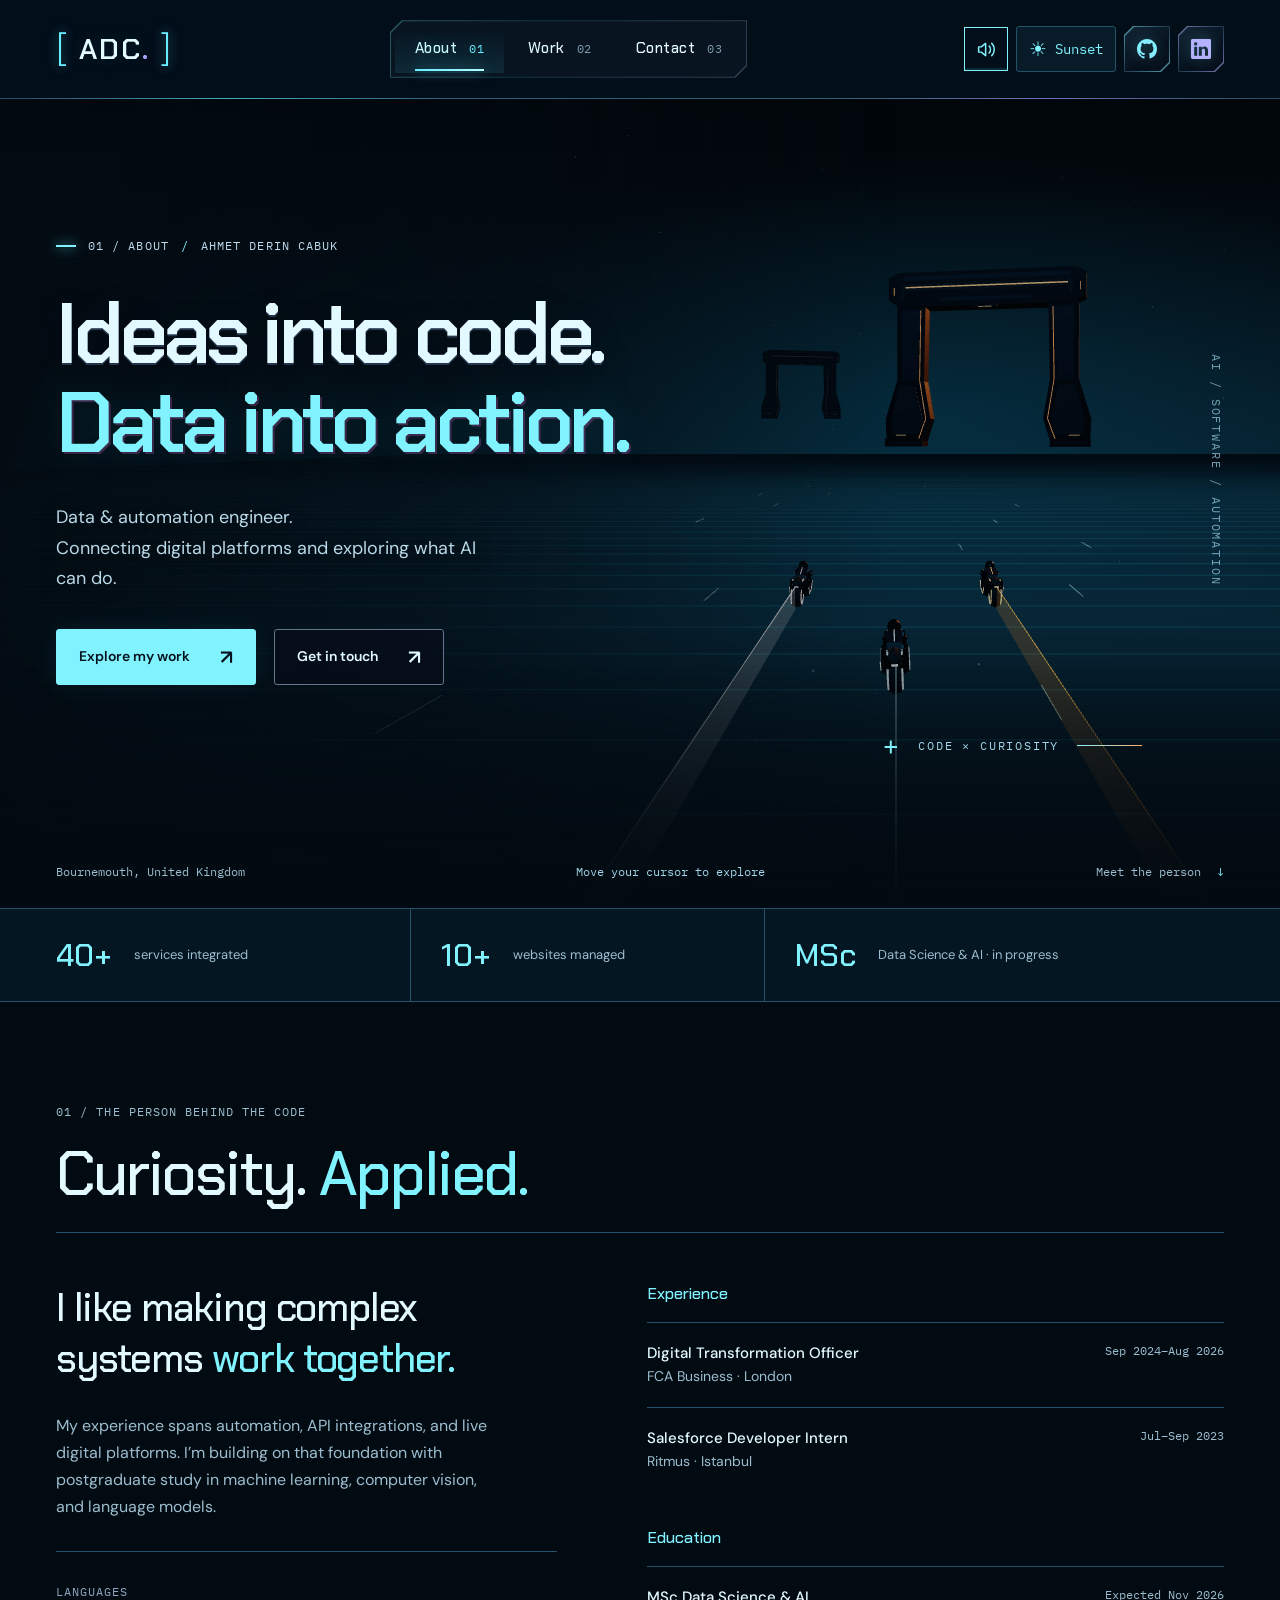
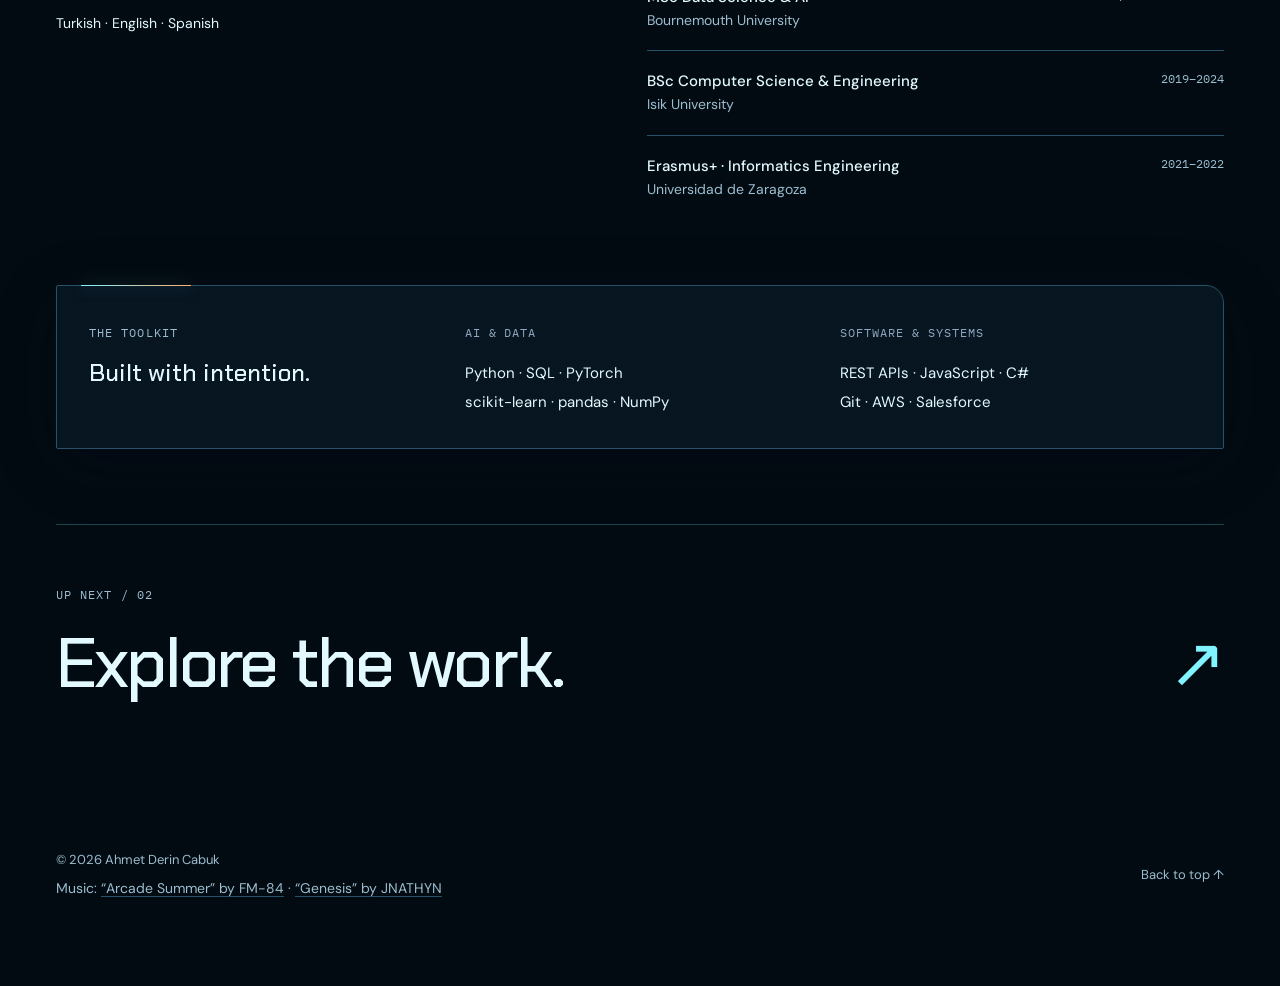
==== commit b2088799: "Use reference-style PNG cursors for both themes" ====
--- a/index.html
+++ b/index.html
@@ -18,7 +18,7 @@
   <link rel="stylesheet" href="/header.css">
   <link rel="stylesheet" href="/retrowave.css?v=continuous4">
   <link rel="stylesheet" href="/driving.css?v=credits8">
-  <link rel="stylesheet" href="/cursor.css?v=3">
+  <link rel="stylesheet" href="/cursor.css?v=4">
   <script src="/pages.js?v=continuous4"></script>
   <script src="/entrance.js?v=continuous4" defer></script>
   <script src="/glitch.js?v=continuous4" defer></script>
--- a/cursor.css
+++ b/cursor.css
@@ -1,15 +1,14 @@
-@media (hover: hover) and (pointer: fine) {
-  html, body, body * { cursor: url('/assets/cursor-tron.svg?v=4') 5 1, auto !important; }
+@media (any-hover: hover) and (any-pointer: fine) {
+  html, body, body * { cursor: url('/assets/cursor-tron.png?v=1') 5 2, auto !important; }
   html[data-theme='light'], html[data-theme='light'] body, html[data-theme='light'] body * {
-    cursor: url('/assets/cursor-sunset.svg?v=4') 5 1, auto !important;
+    cursor: url('/assets/cursor-sunset.png?v=1') 5 2, auto !important;
   }
   a[href], button:not(:disabled), input:not(:disabled), select:not(:disabled), summary, [role='button'] {
-    cursor: url('/assets/cursor-tron.svg?v=4') 5 1, pointer !important;
+    cursor: url('/assets/cursor-tron.png?v=1') 5 2, pointer !important;
   }
   html[data-theme='light'] a[href], html[data-theme='light'] button:not(:disabled),
   html[data-theme='light'] input:not(:disabled), html[data-theme='light'] select:not(:disabled),
   html[data-theme='light'] summary, html[data-theme='light'] [role='button'] {
-    cursor: url('/assets/cursor-sunset.svg?v=4') 5 1, pointer !important;
+    cursor: url('/assets/cursor-sunset.png?v=1') 5 2, pointer !important;
   }
-  button:disabled { cursor: not-allowed; }
 }
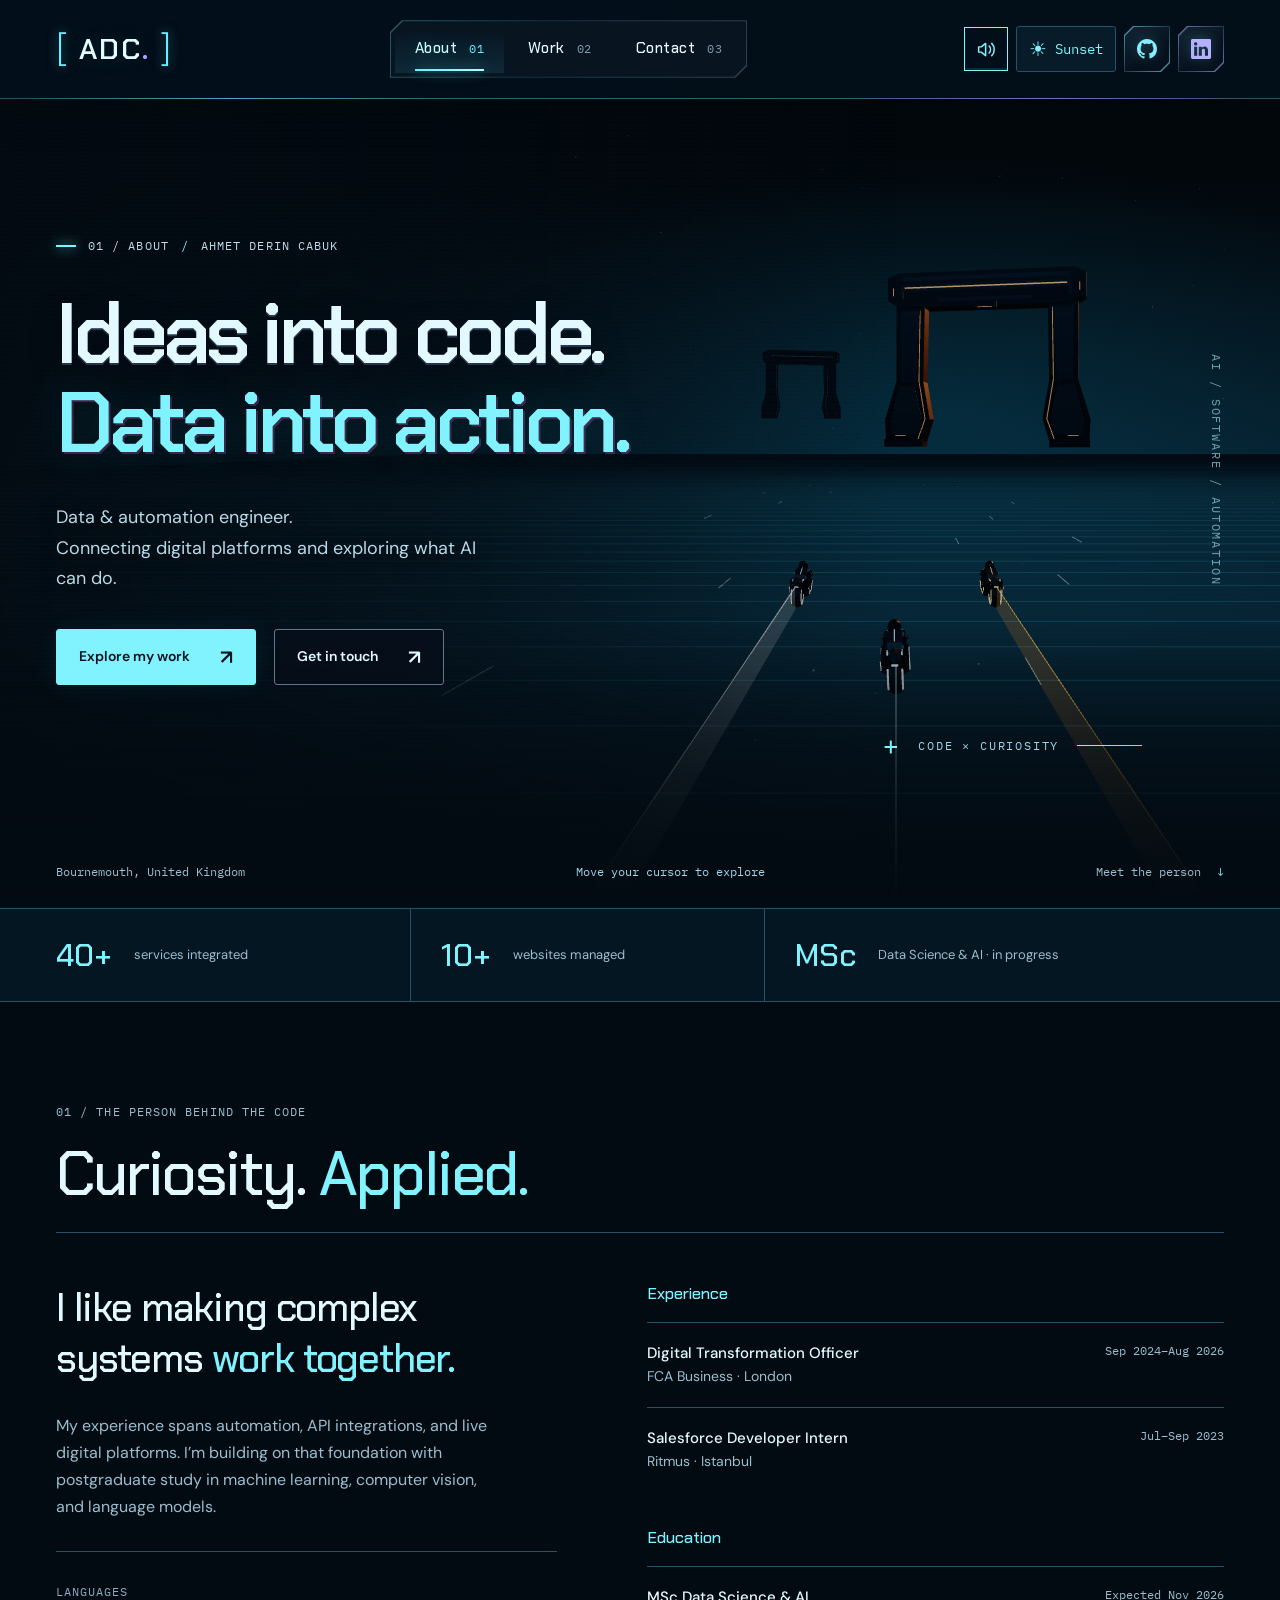
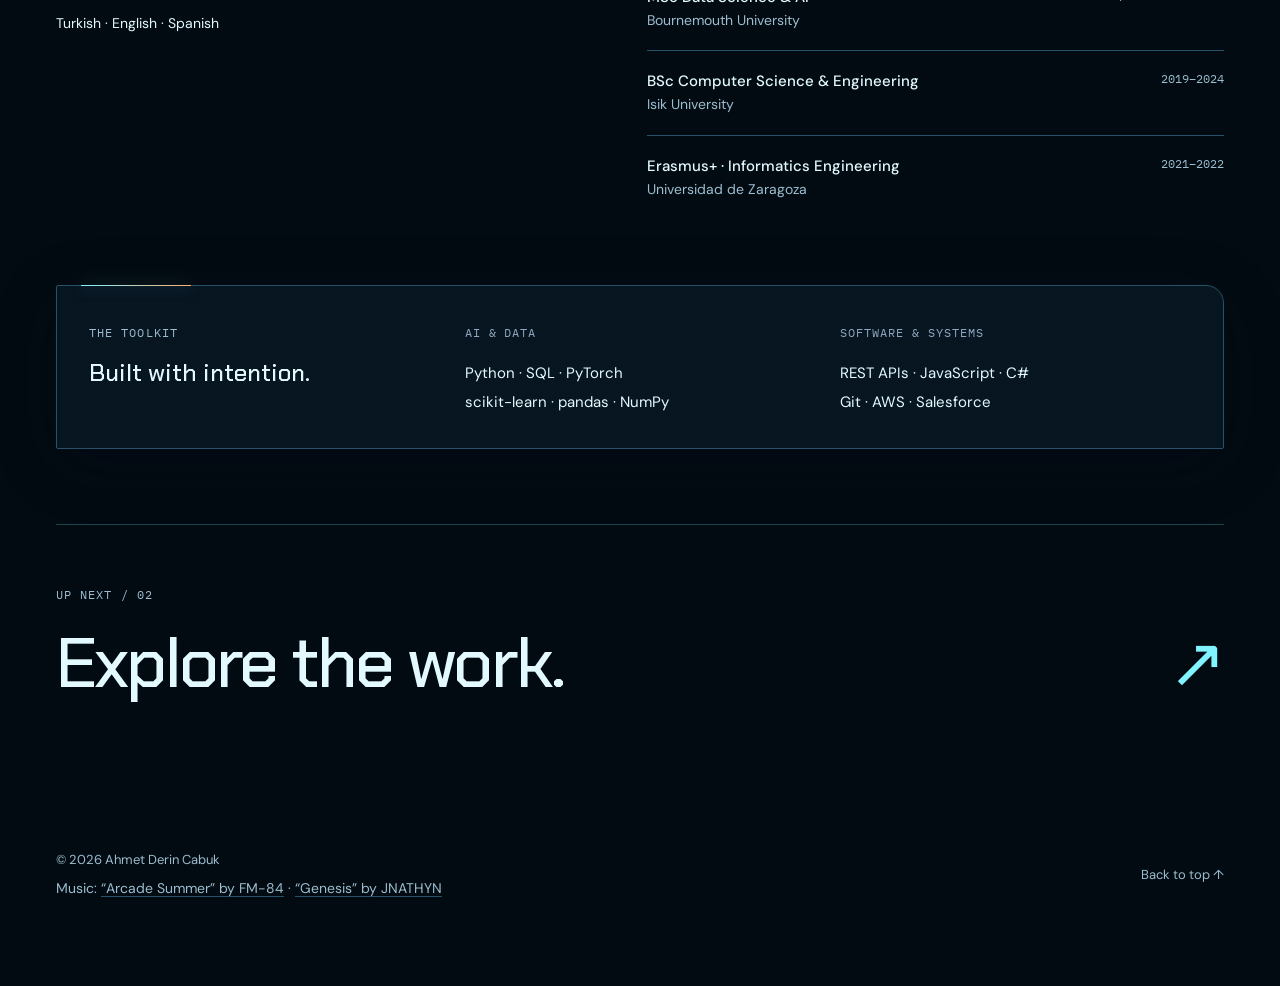
==== commit cc7002c3: "Refine theme cursors with crisp pixel art" ====
--- a/index.html
+++ b/index.html
@@ -18,7 +18,7 @@
   <link rel="stylesheet" href="/header.css">
   <link rel="stylesheet" href="/retrowave.css?v=continuous4">
   <link rel="stylesheet" href="/driving.css?v=credits8">
-  <link rel="stylesheet" href="/cursor.css?v=4">
+  <link rel="stylesheet" href="/cursor.css?v=5">
   <script src="/pages.js?v=continuous4"></script>
   <script src="/entrance.js?v=continuous4" defer></script>
   <script src="/glitch.js?v=continuous4" defer></script>
--- a/cursor.css
+++ b/cursor.css
@@ -1,14 +1,14 @@
 @media (any-hover: hover) and (any-pointer: fine) {
-  html, body, body * { cursor: url('/assets/cursor-tron.png?v=1') 5 2, auto !important; }
+  html, body, body * { cursor: url('/assets/cursor-tron.png?v=2') 4 2, auto !important; }
   html[data-theme='light'], html[data-theme='light'] body, html[data-theme='light'] body * {
-    cursor: url('/assets/cursor-sunset.png?v=1') 5 2, auto !important;
+    cursor: url('/assets/cursor-sunset.png?v=2') 4 2, auto !important;
   }
   a[href], button:not(:disabled), input:not(:disabled), select:not(:disabled), summary, [role='button'] {
-    cursor: url('/assets/cursor-tron.png?v=1') 5 2, pointer !important;
+    cursor: url('/assets/cursor-tron.png?v=2') 4 2, pointer !important;
   }
   html[data-theme='light'] a[href], html[data-theme='light'] button:not(:disabled),
   html[data-theme='light'] input:not(:disabled), html[data-theme='light'] select:not(:disabled),
   html[data-theme='light'] summary, html[data-theme='light'] [role='button'] {
-    cursor: url('/assets/cursor-sunset.png?v=1') 5 2, pointer !important;
+    cursor: url('/assets/cursor-sunset.png?v=2') 4 2, pointer !important;
   }
 }
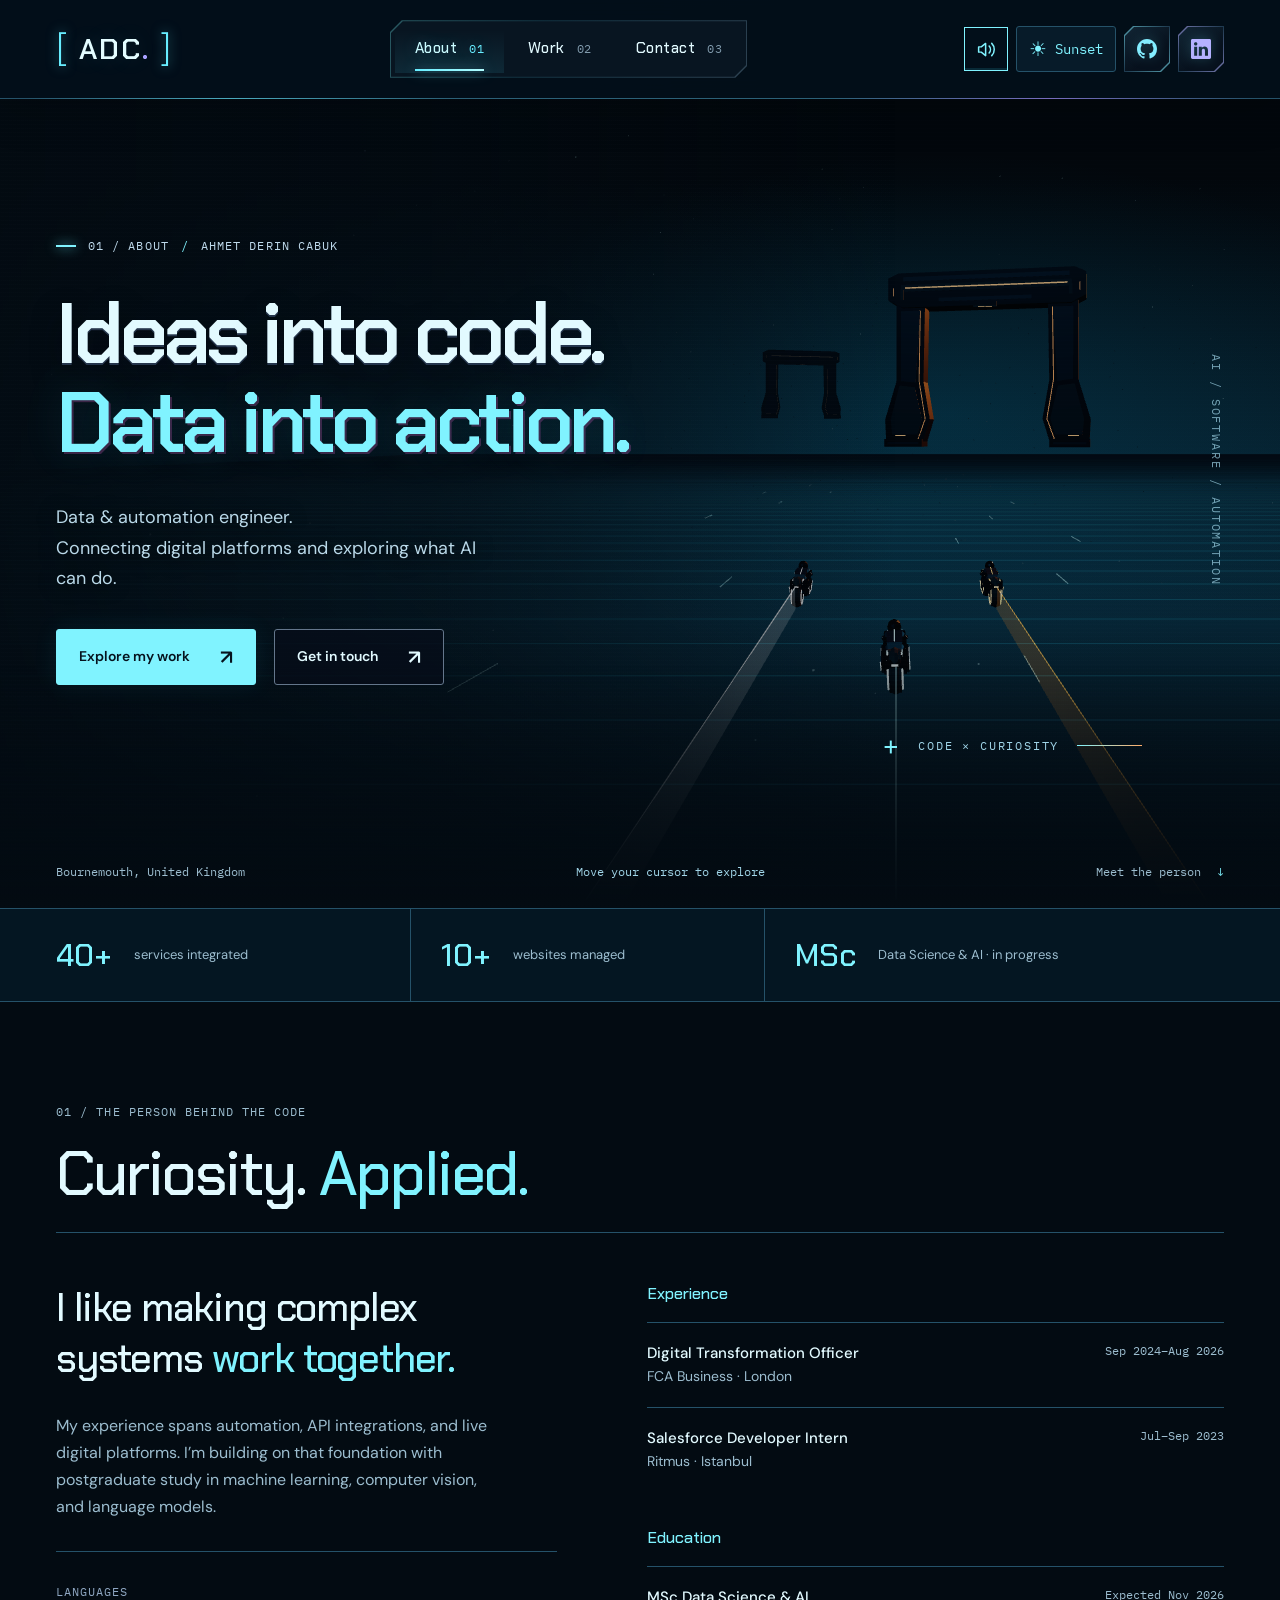
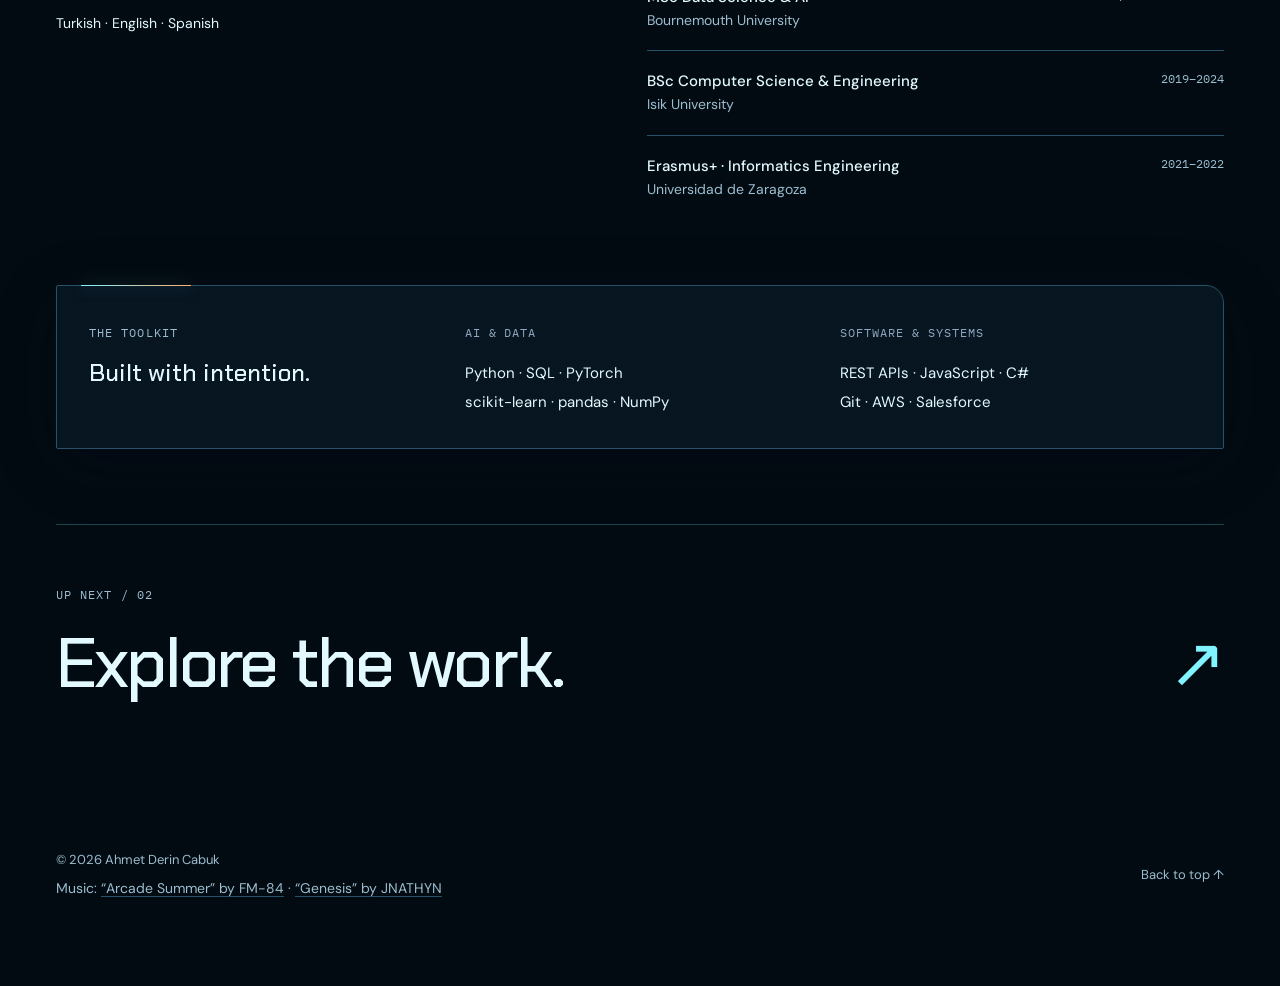
==== commit d8072432: "Align sunset sun responsively on small screens" ====
--- a/index.html
+++ b/index.html
@@ -17,7 +17,7 @@
   <link rel="stylesheet" href="/pages.css?v=continuous4">
   <link rel="stylesheet" href="/header.css">
   <link rel="stylesheet" href="/retrowave.css?v=continuous4">
-  <link rel="stylesheet" href="/driving.css?v=credits8">
+  <link rel="stylesheet" href="/driving.css?v=sun10">
   <link rel="stylesheet" href="/cursor.css?v=5">
   <script src="/pages.js?v=continuous4"></script>
   <script src="/entrance.js?v=continuous4" defer></script>
--- a/driving.css
+++ b/driving.css
@@ -1,7 +1,9 @@
 /* Sunset and TRON surfaces, with one header sound control. */
 .world-shade { z-index:3; }
 .world::after { z-index:4; }
-html[data-theme='light'] .world { background:radial-gradient(ellipse at 72% 35%,#ffe076bb,transparent 36%),linear-gradient(180deg,#ffb348 0%,#ff9363 24%,#ff6991 46%,#e33b99 66%,#823698 82%,#ffc493 100%); }
+.world { --sun-x:72%; --sun-y:clamp(270px,38svh,420px); }
+.celestial { left:var(--sun-x); top:var(--sun-y); }
+html[data-theme='light'] .world { background:radial-gradient(ellipse at var(--sun-x) var(--sun-y),#ffe076bb,transparent 36%),linear-gradient(180deg,#ffb348 0%,#ff9363 24%,#ff6991 46%,#e33b99 66%,#823698 82%,#ffc493 100%); }
 html[data-theme='light'] .hero::after { background:linear-gradient(0deg,var(--bg),transparent 18%); }
 html[data-theme='light'] .celestial-sun { filter:saturate(1.25); }
 html[data-theme='light'] .button-quiet { color:#50193e; }
@@ -11,8 +13,14 @@
 .music-mute[data-state='muted'],.music-mute[data-state='unavailable'] { color:var(--muted); border-color:var(--line); }
 .music-mute .sound-off,.music-mute[data-state='muted'] .sound-waves,.music-mute[data-state='unavailable'] .sound-waves { display:none; }
 .music-mute[data-state='muted'] .sound-off,.music-mute[data-state='unavailable'] .sound-off { display:block; }
-@media(max-width:800px) { .celestial { top:320px; } }
-@media(max-width:520px) { .celestial { top:300px; } }
+@media(max-width:800px) {
+  .world { --sun-x:calc(57.1vw + 119px); --sun-y:clamp(205px,calc(30svh + 28vw - 166px),420px); }
+  .celestial { width:clamp(200px,calc(49vw - 55px),390px); opacity:.7; }
+}
+@media(max-width:520px) {
+  .world { --sun-x:calc(100% - clamp(75px,21vw,100px) - 4px); --sun-y:clamp(205px,calc(30svh - 20px),260px); }
+  .celestial { width:clamp(150px,42vw,200px); }
+}
 @media(max-width:380px) { .header-inner { gap:10px; } .header-socials { gap:4px; } .brand { gap:2px; font-size:1.125rem; } .brand-bracket { font-size:1.45rem; } }
 
 .music-mute:disabled { cursor:default; opacity:.6; box-shadow:none; }
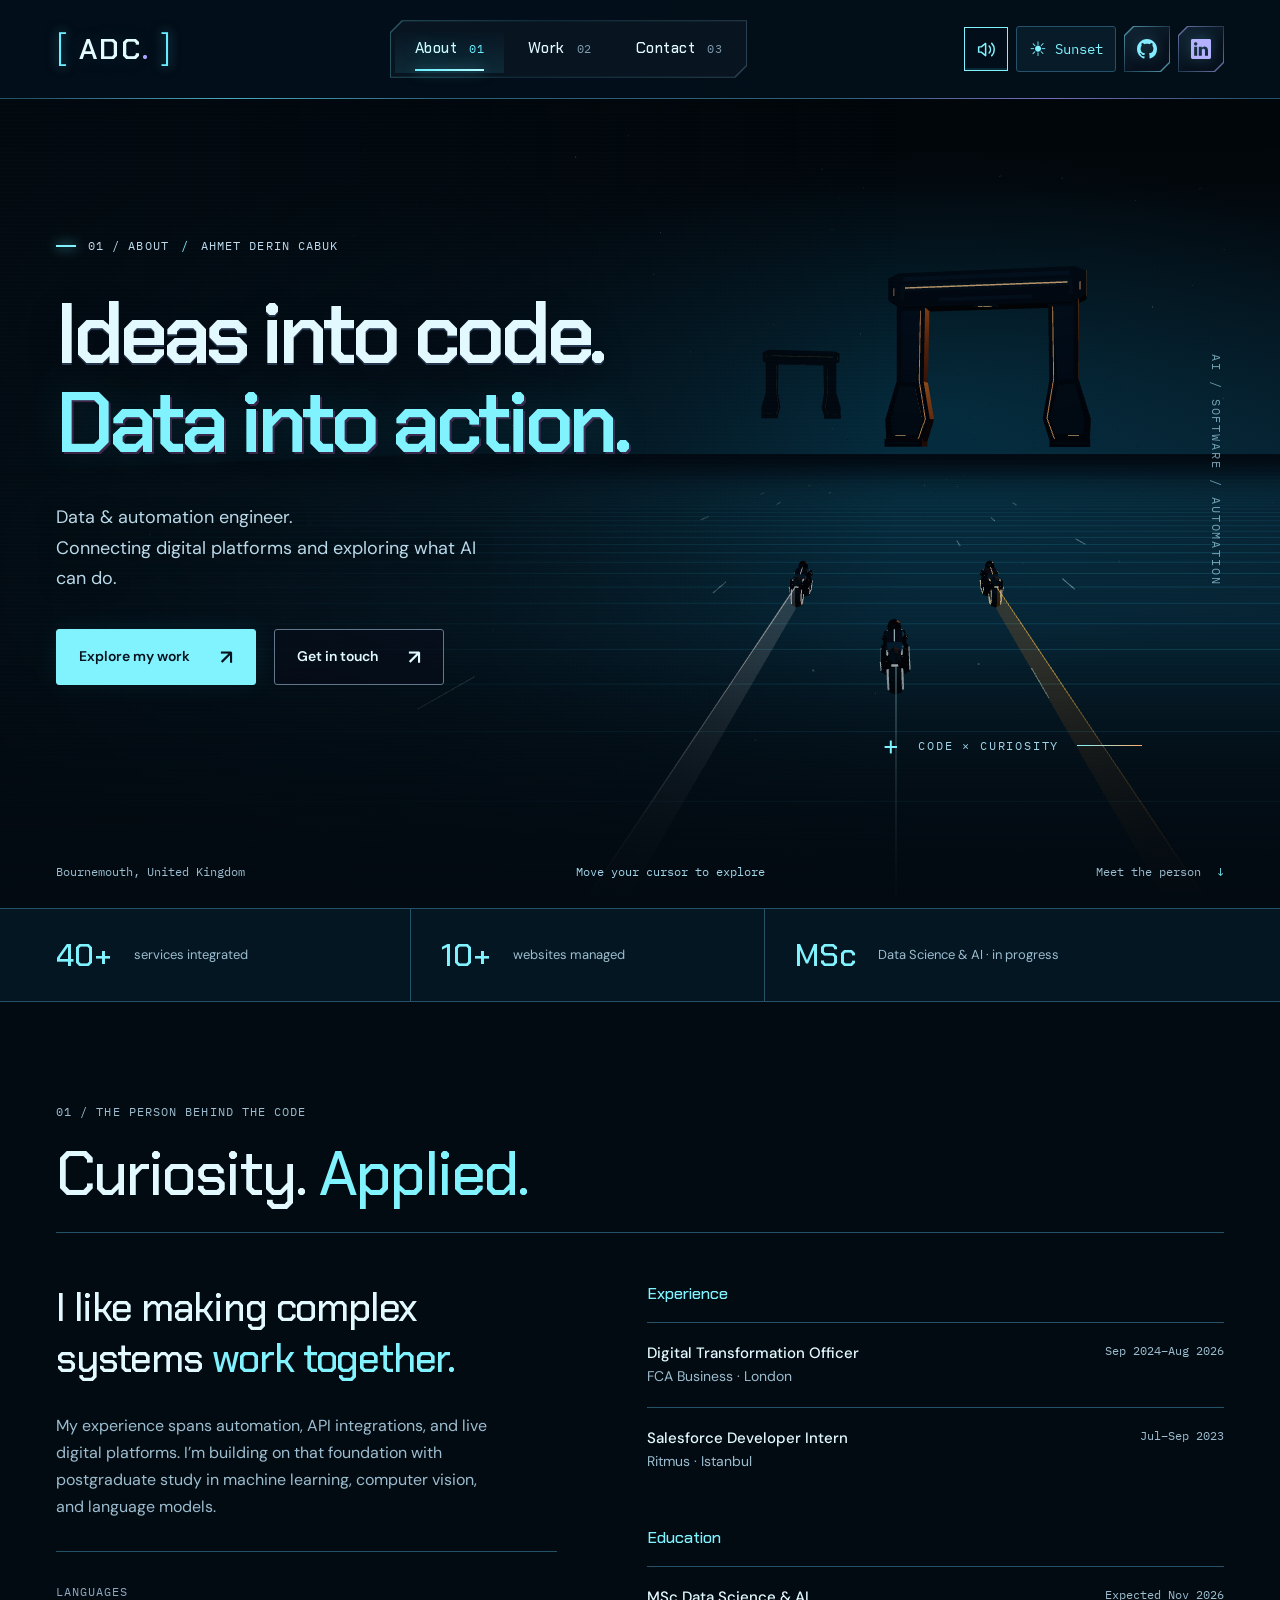
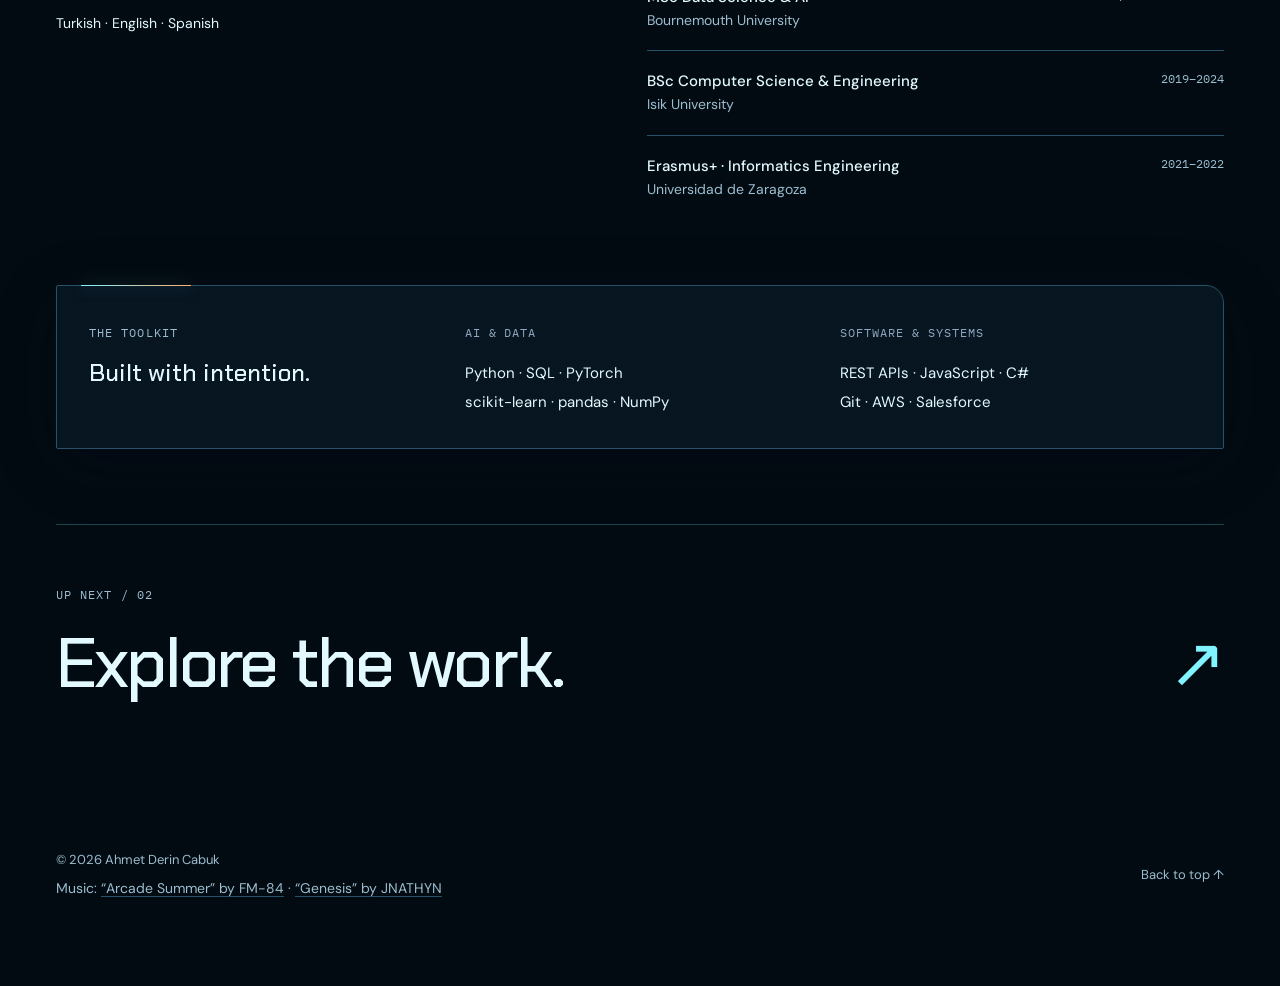
==== commit f677d680: "Anchor mobile sunset to road horizon" ====
--- a/index.html
+++ b/index.html
@@ -17,7 +17,7 @@
   <link rel="stylesheet" href="/pages.css?v=continuous4">
   <link rel="stylesheet" href="/header.css">
   <link rel="stylesheet" href="/retrowave.css?v=continuous4">
-  <link rel="stylesheet" href="/driving.css?v=sun10">
+  <link rel="stylesheet" href="/driving.css?v=sun12">
   <link rel="stylesheet" href="/cursor.css?v=5">
   <script src="/pages.js?v=continuous4"></script>
   <script src="/entrance.js?v=continuous4" defer></script>
--- a/driving.css
+++ b/driving.css
@@ -20,6 +20,11 @@
 @media(max-width:520px) {
   .world { --sun-x:calc(100% - clamp(75px,21vw,100px) - 4px); --sun-y:clamp(205px,calc(30svh - 20px),260px); }
   .celestial { width:clamp(150px,42vw,200px); }
+  html[data-theme='light'] .world { --sun-x:50%; --sun-y:calc(50svh - clamp(70px,20vw,110px) + 10px); }
+  html[data-theme='light'] .celestial { width:clamp(140px,40vw,220px); }
+  html[data-theme='light'] .hero .hero-content { justify-content:flex-start; padding-top:18px; }
+  html[data-theme='light'] .hero h1 { margin:8px 0 0; }
+  html[data-theme='light'] .hero .hero-description { margin-top:clamp(140px,20svh,170px); }
 }
 @media(max-width:380px) { .header-inner { gap:10px; } .header-socials { gap:4px; } .brand { gap:2px; font-size:1.125rem; } .brand-bracket { font-size:1.45rem; } }
 
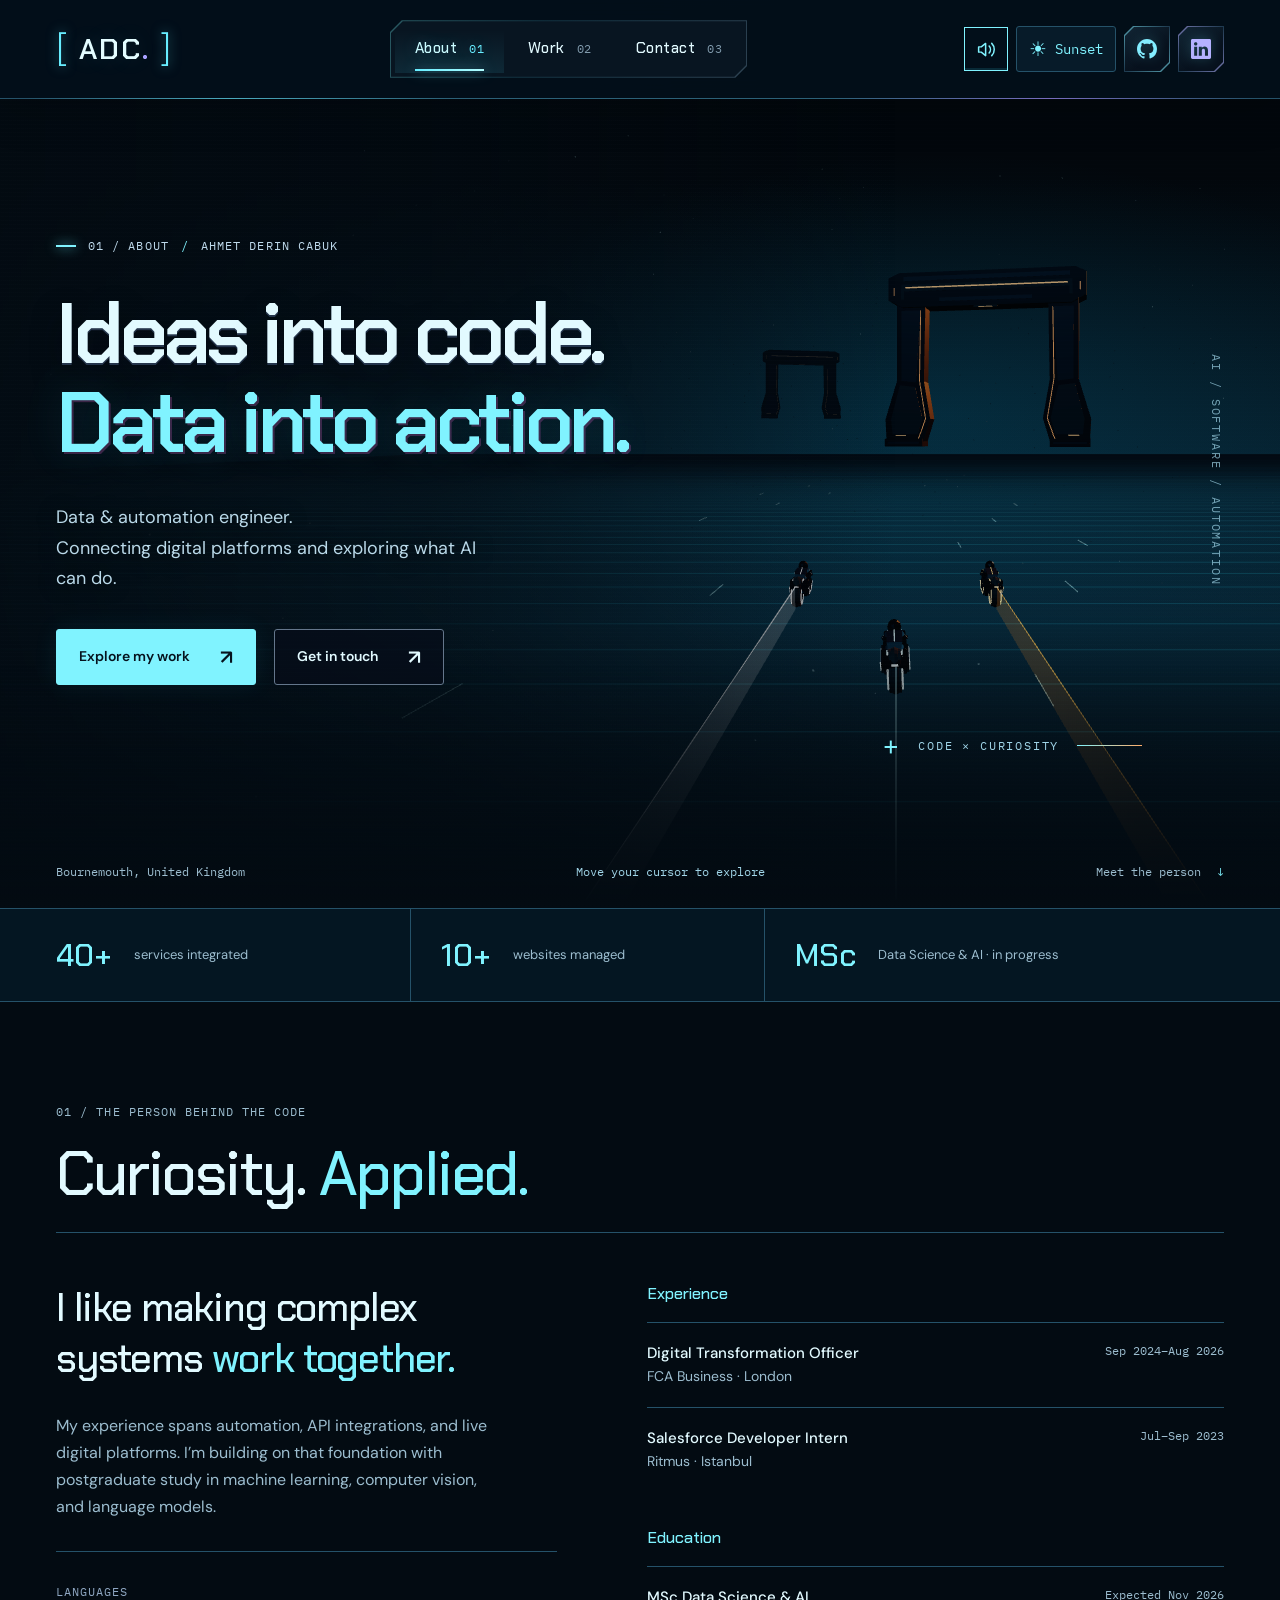
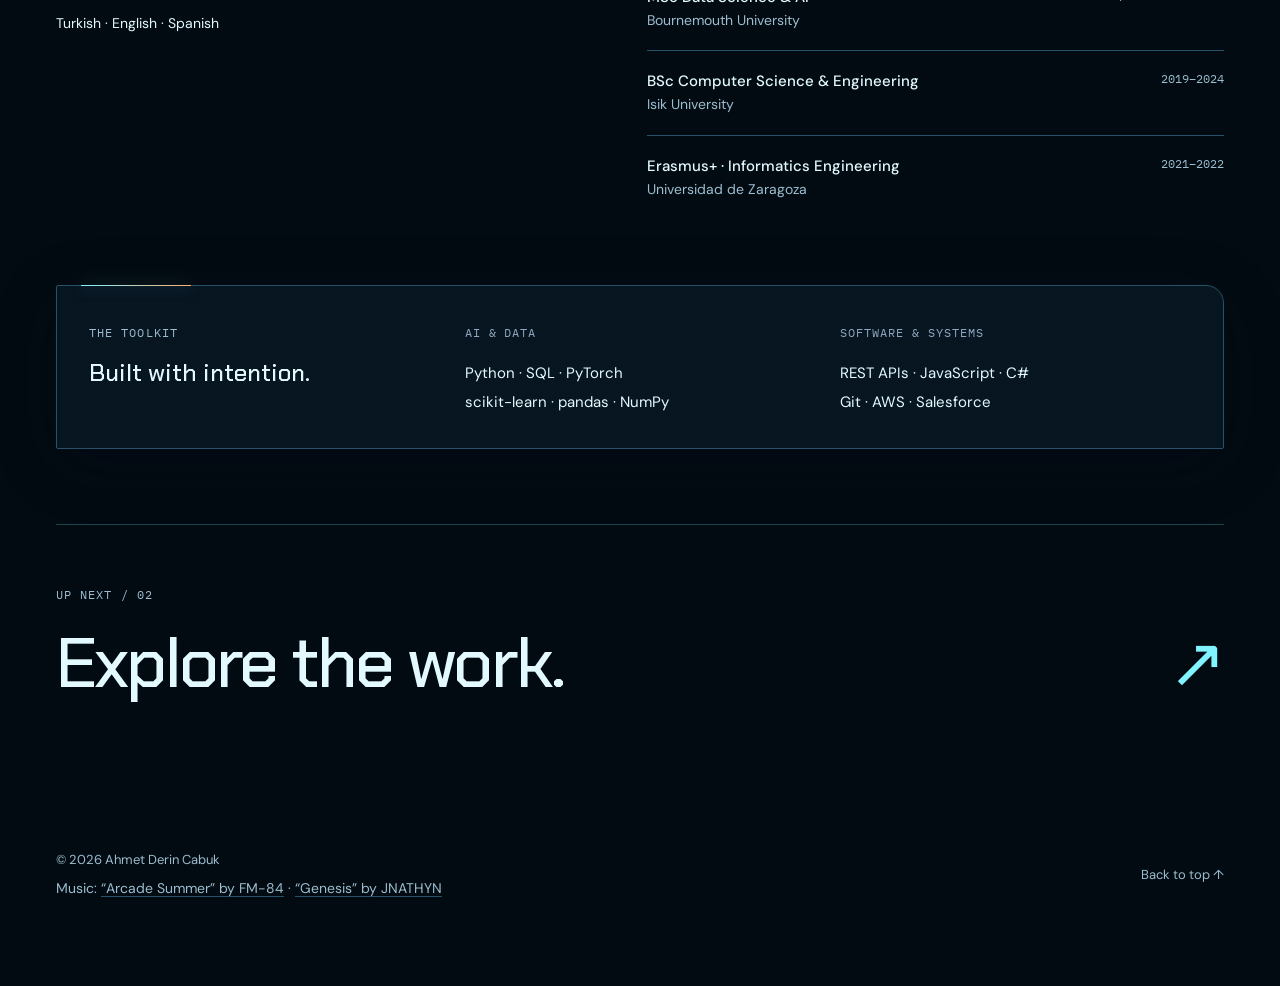
==== commit b1d61670: "Keep mobile sunset copy and actions clear of scene" ====
--- a/index.html
+++ b/index.html
@@ -17,7 +17,7 @@
   <link rel="stylesheet" href="/pages.css?v=continuous4">
   <link rel="stylesheet" href="/header.css">
   <link rel="stylesheet" href="/retrowave.css?v=continuous4">
-  <link rel="stylesheet" href="/driving.css?v=sun12">
+  <link rel="stylesheet" href="/driving.css?v=sun14">
   <link rel="stylesheet" href="/cursor.css?v=5">
   <script src="/pages.js?v=continuous4"></script>
   <script src="/entrance.js?v=continuous4" defer></script>
--- a/driving.css
+++ b/driving.css
@@ -20,11 +20,15 @@
 @media(max-width:520px) {
   .world { --sun-x:calc(100% - clamp(75px,21vw,100px) - 4px); --sun-y:clamp(205px,calc(30svh - 20px),260px); }
   .celestial { width:clamp(150px,42vw,200px); }
-  html[data-theme='light'] .world { --sun-x:50%; --sun-y:calc(50svh - clamp(70px,20vw,110px) + 10px); }
+  html[data-theme='light'] .world { --sun-x:50%; --sun-y:calc(50svh - clamp(70px,20vw,110px) + 22px); }
   html[data-theme='light'] .celestial { width:clamp(140px,40vw,220px); }
+  html[data-theme='light'][data-motion='active'] .celestial { animation:none; }
   html[data-theme='light'] .hero .hero-content { justify-content:flex-start; padding-top:18px; }
   html[data-theme='light'] .hero h1 { margin:8px 0 0; }
-  html[data-theme='light'] .hero .hero-description { margin-top:clamp(140px,20svh,170px); }
+  html[data-theme='light'] .hero .hero-description { margin-top:max(0px,calc(50svh - 230px)); }
+  html[data-theme='light'] .hero-about .hero-actions { margin-top:max(40px,calc(30svh - 117px)); }
+  html[data-theme='light'] .hero-work .hero-actions { margin-top:max(40px,calc(30svh - 90px)); }
+  html[data-theme='light'] .hero-contact .contact-direct { margin-top:max(40px,calc(30svh - 117px)); }
 }
 @media(max-width:380px) { .header-inner { gap:10px; } .header-socials { gap:4px; } .brand { gap:2px; font-size:1.125rem; } .brand-bracket { font-size:1.45rem; } }
 
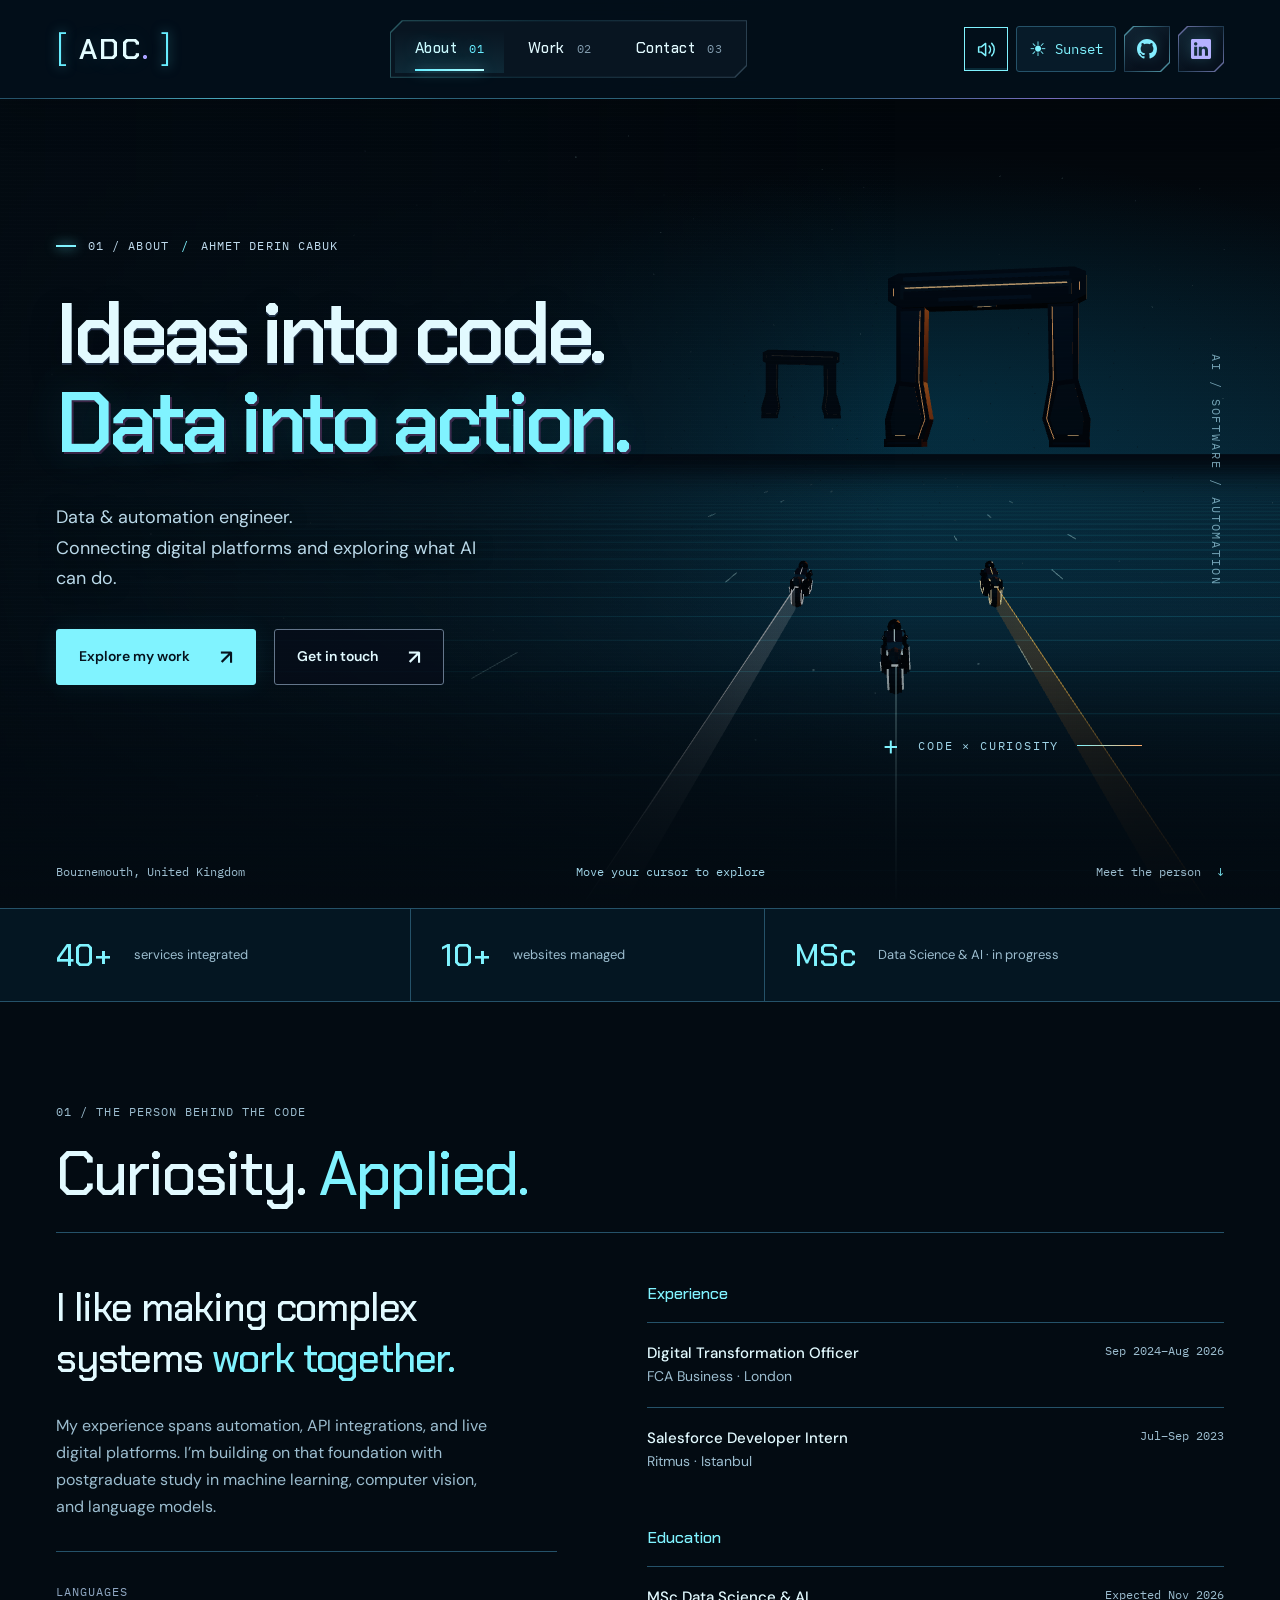
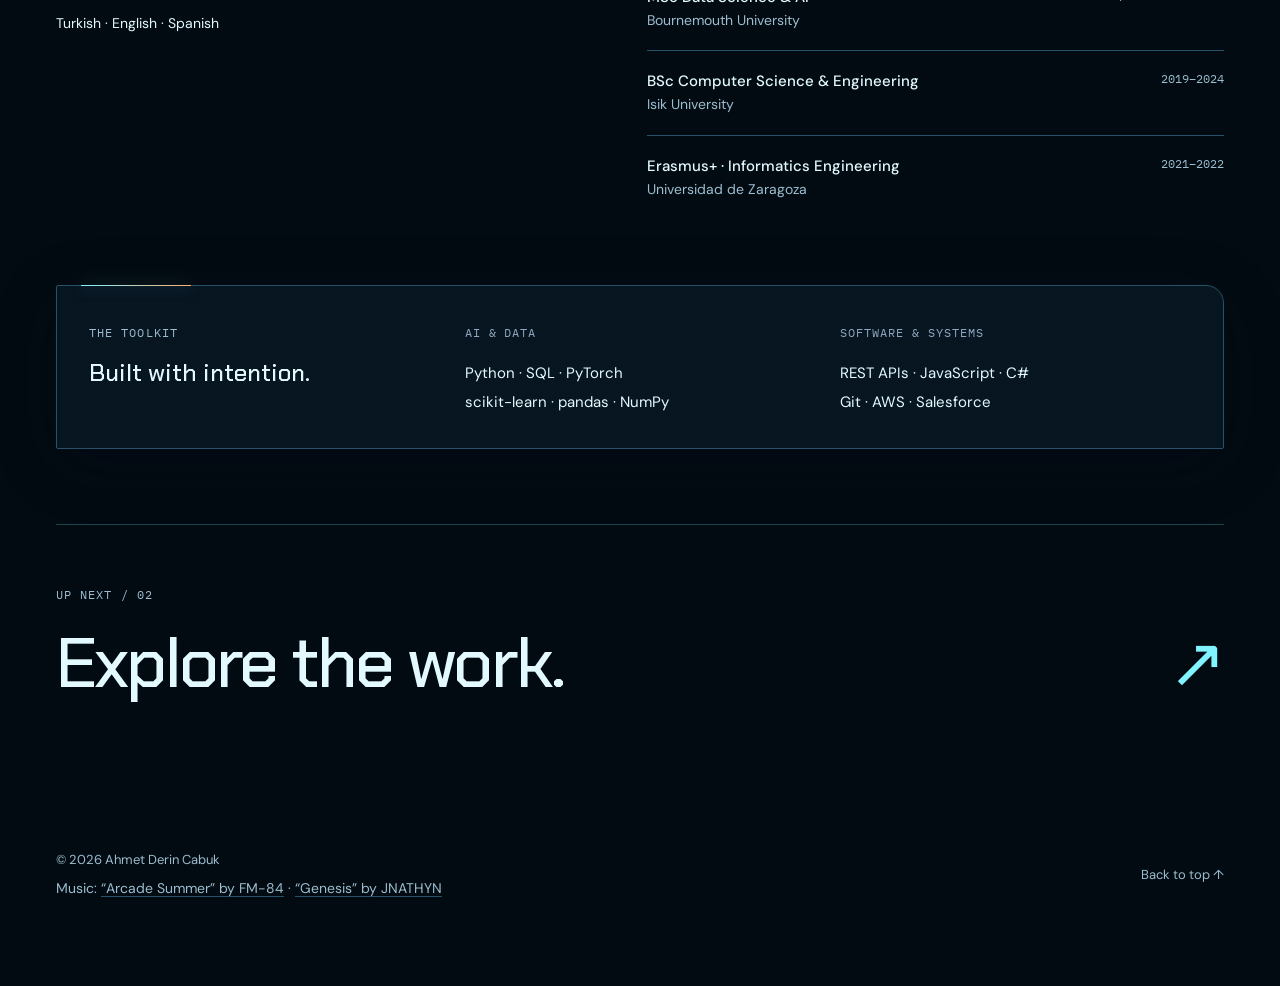
==== commit cf120390: "Project mobile sun from the road camera" ====
--- a/index.html
+++ b/index.html
@@ -17,7 +17,7 @@
   <link rel="stylesheet" href="/pages.css?v=continuous4">
   <link rel="stylesheet" href="/header.css">
   <link rel="stylesheet" href="/retrowave.css?v=continuous4">
-  <link rel="stylesheet" href="/driving.css?v=sun14">
+  <link rel="stylesheet" href="/driving.css?v=sun15">
   <link rel="stylesheet" href="/cursor.css?v=5">
   <script src="/pages.js?v=continuous4"></script>
   <script src="/entrance.js?v=continuous4" defer></script>
@@ -69,6 +69,6 @@
   <footer class="wrap"><div class="footer-info"><span>© 2026 Ahmet Derin Cabuk</span><p class="music-credits">Music: <a href="https://soundcloud.com/fm84/arcade-summer-album" target="_blank" rel="noopener noreferrer">“Arcade Summer” by FM-84</a><span aria-hidden="true"> · </span><a href="https://soundcloud.com/jnathyn/genesis" target="_blank" rel="noopener noreferrer">“Genesis” by JNATHYN</a></p></div><div class="footer-controls"><a href="#">Back to top ↑</a></div></footer>
   <div id="soundcloud-mount" hidden aria-hidden="true"></div>
   <script src="/navigation.js?v=continuous4" defer></script>
-  <script type="module" src="/world.js?v=formation6"></script>
+  <script type="module" src="/world.js?v=sun-projection1"></script>
 </body>
 </html>
--- a/driving.css
+++ b/driving.css
@@ -20,8 +20,10 @@
 @media(max-width:520px) {
   .world { --sun-x:calc(100% - clamp(75px,21vw,100px) - 4px); --sun-y:clamp(205px,calc(30svh - 20px),260px); }
   .celestial { width:clamp(150px,42vw,200px); }
-  html[data-theme='light'] .world { --sun-x:50%; --sun-y:calc(50svh - clamp(70px,20vw,110px) + 22px); }
+  html[data-theme='light'] .world { --sun-x:62%; --sun-y:calc(50svh - clamp(70px,20vw,110px) + 22px); }
   html[data-theme='light'] .celestial { width:clamp(140px,40vw,220px); }
+  html[data-theme='light'][data-world='ready'] .world { --sun-x:var(--scene-sun-x); --sun-y:var(--scene-sun-y); }
+  html[data-theme='light'][data-world='ready'] .celestial { width:var(--scene-sun-size); }
   html[data-theme='light'][data-motion='active'] .celestial { animation:none; }
   html[data-theme='light'] .hero .hero-content { justify-content:flex-start; padding-top:18px; }
   html[data-theme='light'] .hero h1 { margin:8px 0 0; }
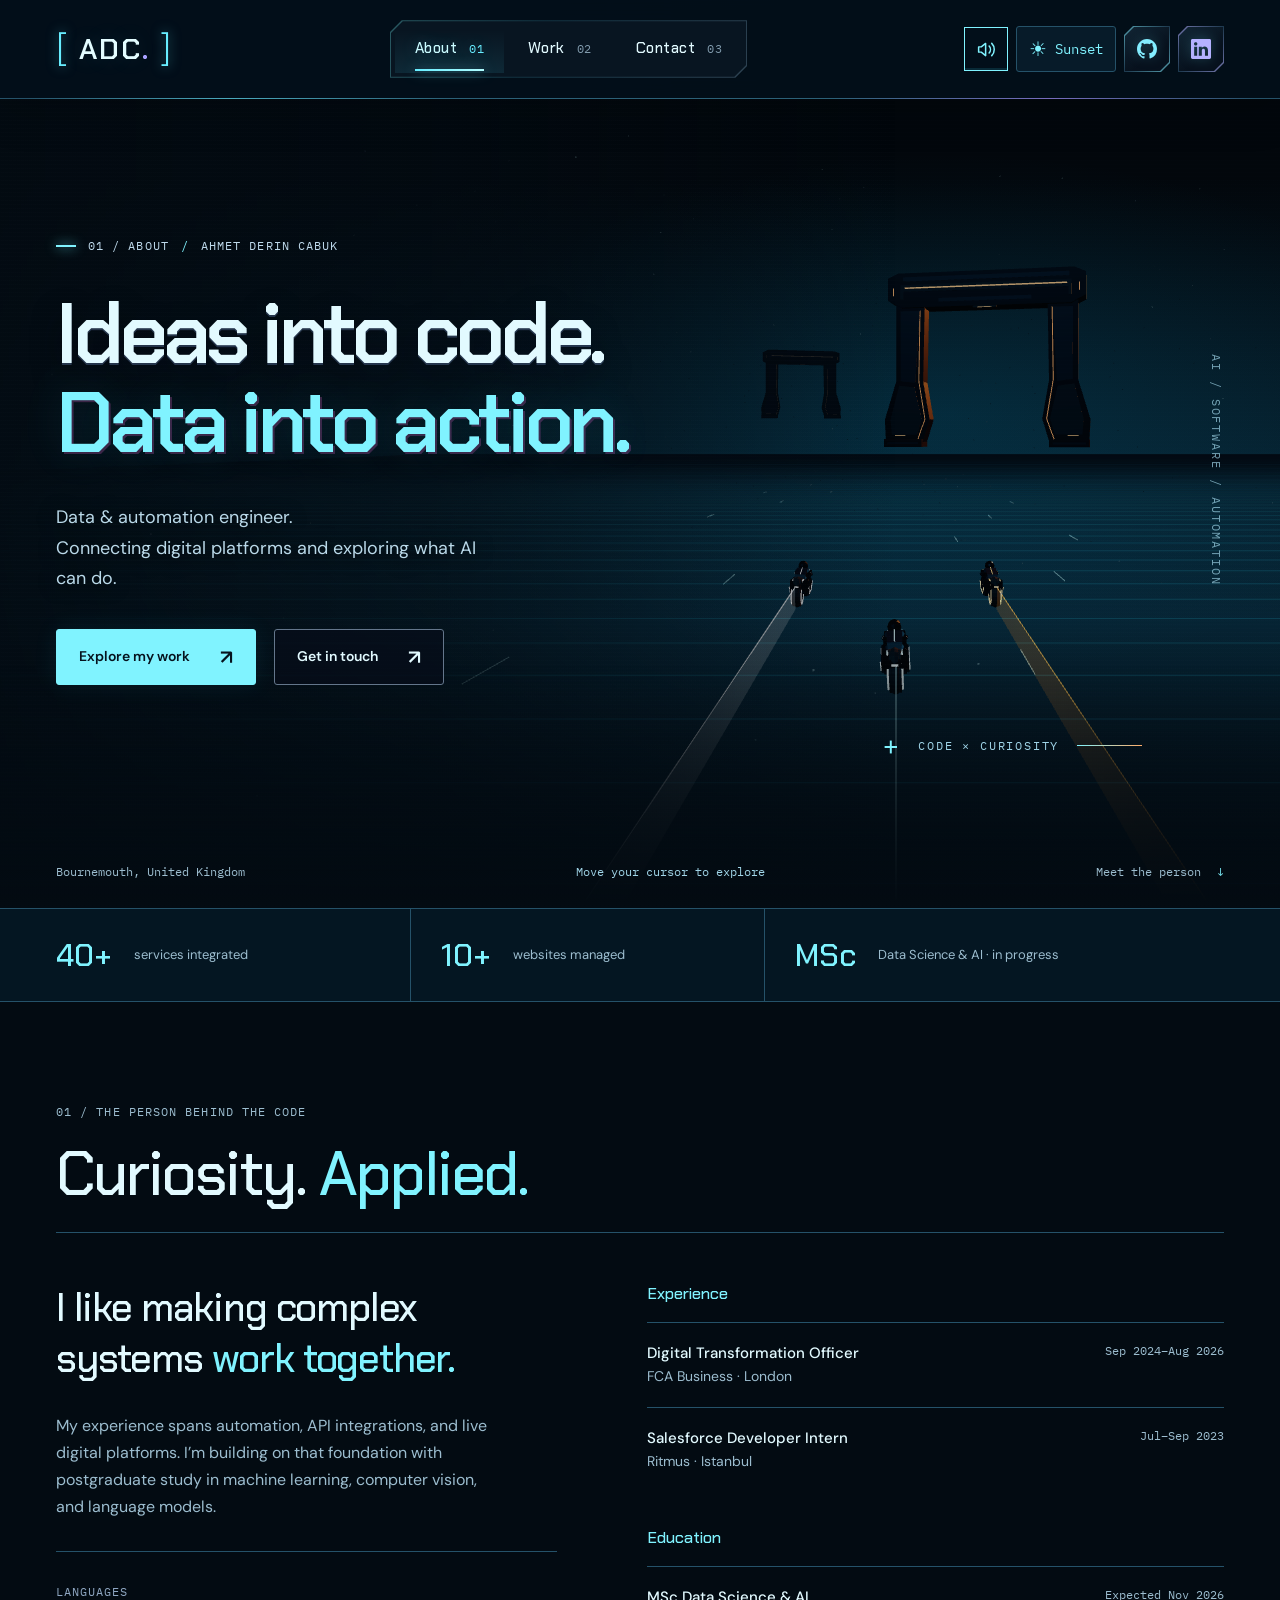
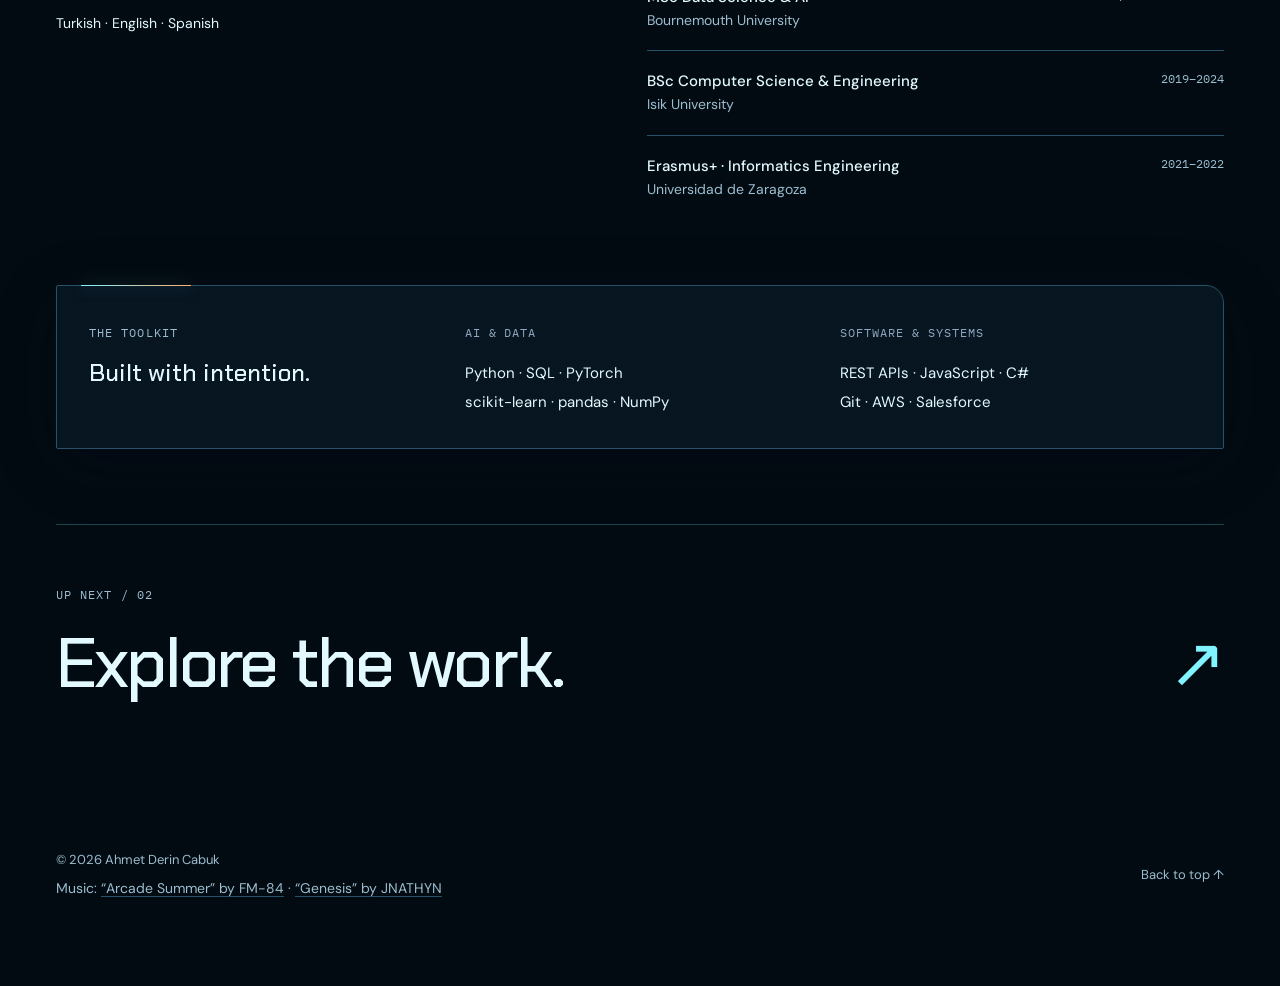
==== commit d55a54a7: "Preserve fullscreen sunset composition with proportional cropping" ====
--- a/index.html
+++ b/index.html
@@ -17,7 +17,7 @@
   <link rel="stylesheet" href="/pages.css?v=continuous4">
   <link rel="stylesheet" href="/header.css">
   <link rel="stylesheet" href="/retrowave.css?v=continuous4">
-  <link rel="stylesheet" href="/driving.css?v=sun15">
+  <link rel="stylesheet" href="/driving.css?v=fullscreen1">
   <link rel="stylesheet" href="/cursor.css?v=5">
   <script src="/pages.js?v=continuous4"></script>
   <script src="/entrance.js?v=continuous4" defer></script>
@@ -69,6 +69,6 @@
   <footer class="wrap"><div class="footer-info"><span>© 2026 Ahmet Derin Cabuk</span><p class="music-credits">Music: <a href="https://soundcloud.com/fm84/arcade-summer-album" target="_blank" rel="noopener noreferrer">“Arcade Summer” by FM-84</a><span aria-hidden="true"> · </span><a href="https://soundcloud.com/jnathyn/genesis" target="_blank" rel="noopener noreferrer">“Genesis” by JNATHYN</a></p></div><div class="footer-controls"><a href="#">Back to top ↑</a></div></footer>
   <div id="soundcloud-mount" hidden aria-hidden="true"></div>
   <script src="/navigation.js?v=continuous4" defer></script>
-  <script type="module" src="/world.js?v=sun-projection1"></script>
+  <script type="module" src="/world.js?v=fullscreen1"></script>
 </body>
 </html>
--- a/driving.css
+++ b/driving.css
@@ -3,7 +3,11 @@
 .world::after { z-index:4; }
 .world { --sun-x:72%; --sun-y:clamp(270px,38svh,420px); }
 .celestial { left:var(--sun-x); top:var(--sun-y); }
-html[data-theme='light'] .world { background:radial-gradient(ellipse at var(--sun-x) var(--sun-y),#ffe076bb,transparent 36%),linear-gradient(180deg,#ffb348 0%,#ff9363 24%,#ff6991 46%,#e33b99 66%,#823698 82%,#ffc493 100%); }
+html[data-theme='light'] .world { background:radial-gradient(ellipse at var(--sky-glow-x,var(--sun-x)) var(--sky-glow-y,var(--sun-y)),#ffe076bb,transparent 36%),linear-gradient(180deg,#ffb348 0%,#ff9363 24%,#ff6991 46%,#e33b99 66%,#823698 82%,#ffc493 100%); }
+html[data-theme='light'][data-world='ready'] .world { --sun-x:var(--scene-sun-x); --sun-y:var(--scene-sun-y); --sky-glow-x:72%; --sky-glow-y:38%; background-size:var(--scene-width) var(--scene-height); background-position:var(--scene-left) var(--scene-top); background-repeat:no-repeat; }
+html[data-theme='light'][data-world='ready'] .celestial { width:var(--scene-sun-size); opacity:1; }
+html[data-theme='light'][data-motion='active'][data-world='ready'] .celestial { animation:scene-sun-float 15s ease-in-out infinite alternate; }
+@keyframes scene-sun-float { from { translate:0 calc(-5px * var(--scene-scale,1)); } to { translate:0 calc(12px * var(--scene-scale,1)); } }
 html[data-theme='light'] .hero::after { background:linear-gradient(0deg,var(--bg),transparent 18%); }
 html[data-theme='light'] .celestial-sun { filter:saturate(1.25); }
 html[data-theme='light'] .button-quiet { color:#50193e; }
@@ -20,17 +24,11 @@
 @media(max-width:520px) {
   .world { --sun-x:calc(100% - clamp(75px,21vw,100px) - 4px); --sun-y:clamp(205px,calc(30svh - 20px),260px); }
   .celestial { width:clamp(150px,42vw,200px); }
-  html[data-theme='light'] .world { --sun-x:62%; --sun-y:calc(50svh - clamp(70px,20vw,110px) + 22px); }
-  html[data-theme='light'] .celestial { width:clamp(140px,40vw,220px); }
-  html[data-theme='light'][data-world='ready'] .world { --sun-x:var(--scene-sun-x); --sun-y:var(--scene-sun-y); }
-  html[data-theme='light'][data-world='ready'] .celestial { width:var(--scene-sun-size); }
-  html[data-theme='light'][data-motion='active'] .celestial { animation:none; }
   html[data-theme='light'] .hero .hero-content { justify-content:flex-start; padding-top:18px; }
   html[data-theme='light'] .hero h1 { margin:8px 0 0; }
-  html[data-theme='light'] .hero .hero-description { margin-top:max(0px,calc(50svh - 230px)); }
-  html[data-theme='light'] .hero-about .hero-actions { margin-top:max(40px,calc(30svh - 117px)); }
-  html[data-theme='light'] .hero-work .hero-actions { margin-top:max(40px,calc(30svh - 90px)); }
-  html[data-theme='light'] .hero-contact .contact-direct { margin-top:max(40px,calc(30svh - 117px)); }
+  html[data-theme='light'] .hero .hero-description { margin-top:max(0px,calc(80svh - 265px)); }
+  html[data-theme='light'] .hero .hero-actions { margin-top:25px; }
+  html[data-theme='light'] .hero-contact .contact-direct { margin-top:22px; }
 }
 @media(max-width:380px) { .header-inner { gap:10px; } .header-socials { gap:4px; } .brand { gap:2px; font-size:1.125rem; } .brand-bracket { font-size:1.45rem; } }
 
